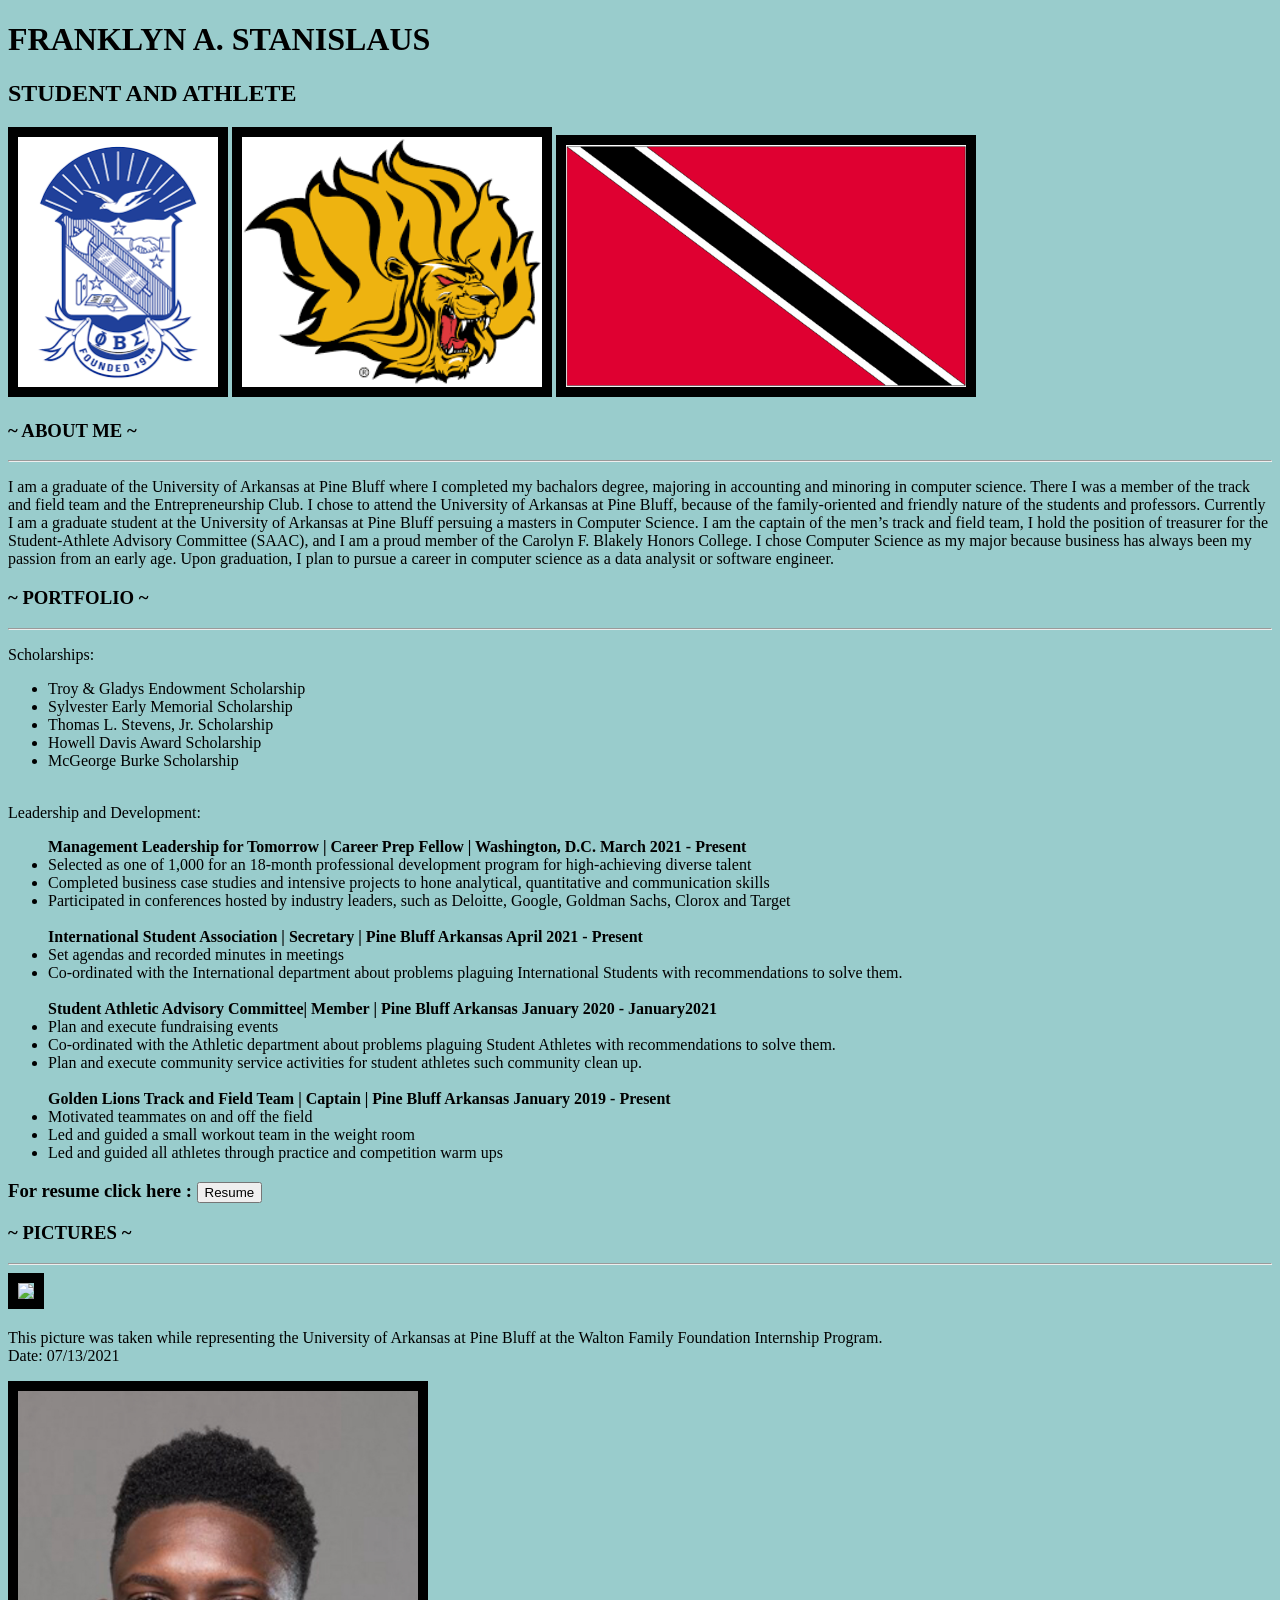
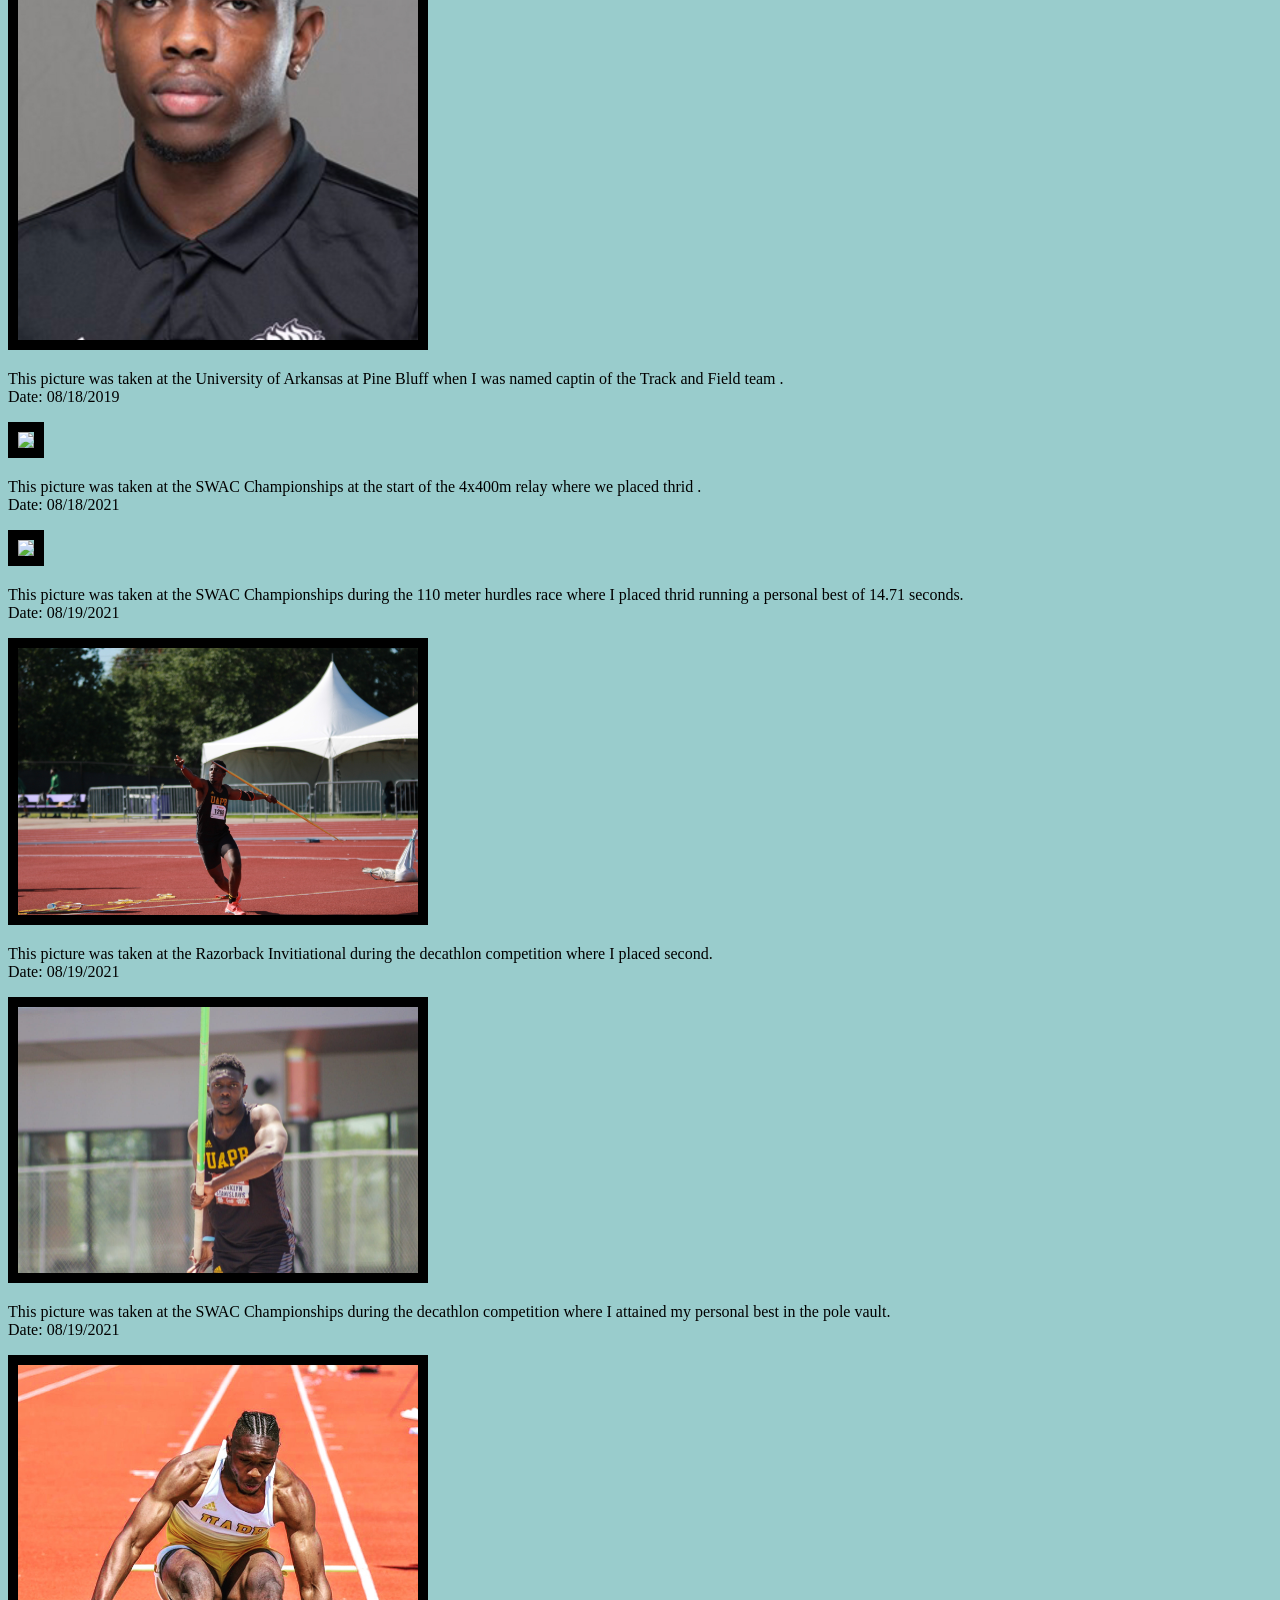
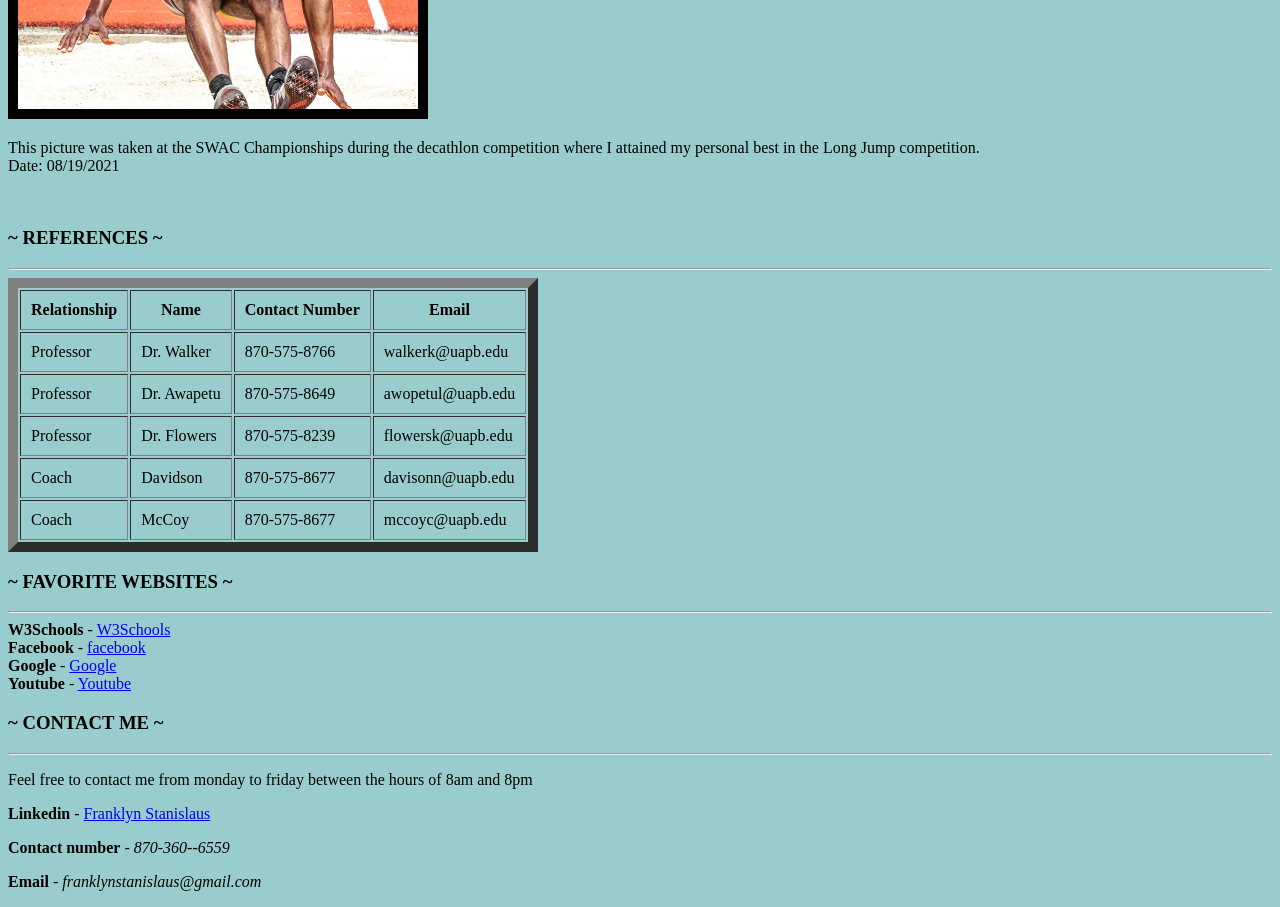
==== index.html @ 5c519b79 "Add files via upload" ====
<!DOCTYPE html>
<html>
    <head>
       <meta charset="utf-8">
       <meta name="viewport" content="width, initial-scale=1">
        <title>
            FRANKLYN A. STANISLAUS
        </title>
      <link rel="stylesheet"href"style.css">
    </head>
    
    <body bgcolor="#99CCCC">




        <h1>FRANKLYN A. STANISLAUS</h1>
        <h2>STUDENT AND ATHLETE</h2>
<img src="sigma.png"width="200" hight="100" border="10">
<img src="goldenlion.png"width="300" hight="300" border="10">
<img src="tt.gif"width="400" hight="400" border="10">
        
        <h3>~ ABOUT ME ~</h3>
<hr>
<p> I am a graduate of the University of Arkansas at Pine Bluff where I completed my bachalors degree, majoring in accounting and minoring in computer science. There I was a member of the track and field team and the Entrepreneurship Club. I chose to attend the University of Arkansas at Pine Bluff, because of the family-oriented and friendly nature of the students and professors. Currently I am a graduate student at the University of Arkansas at Pine Bluff persuing a masters in Computer Science. I am the captain of the men’s track and field team, I hold the position of treasurer for the Student-Athlete Advisory Committee (SAAC), and I am a proud member of the Carolyn F. Blakely Honors College. I chose Computer Science as my major because business has always been my passion from an early age. Upon graduation, I plan to pursue a career in computer science as a data analysit or software engineer.  

</p>
         <h3>~ PORTFOLIO ~</h3>
<hr>
<p>Scholarships:
<ul> 
<li>Troy & Gladys Endowment Scholarship</li>
<li>Sylvester Early Memorial Scholarship</li>
<li>Thomas L. Stevens, Jr. Scholarship</li>
<li>Howell Davis Award Scholarship</li>
<li>McGeorge Burke Scholarship</li>
<br>
</ul>
Leadership and Development:
<br>
 <ul>
<b>Management Leadership for Tomorrow | Career Prep Fellow | Washington, D.C. March 2021 - Present </b> 
<li>Selected as one of 1,000 for an 18-month professional development program for high-achieving diverse talent </li>
<li>Completed business case studies and intensive projects to hone analytical, quantitative and communication skills</li> 
<li>Participated in conferences hosted by industry leaders, such as Deloitte, Google, Goldman Sachs, Clorox and Target </li>
<br>
<b>International Student Association | Secretary | Pine Bluff Arkansas April 2021 - Present </b>

<li>Set agendas and recorded minutes in meetings </li>
<li> Co-ordinated with the International department about problems plaguing International Students with recommendations to solve them. </li>
<br>
<b>Student Athletic Advisory Committee| Member | Pine Bluff Arkansas January 2020 - January2021 </b> 
<li>Plan and execute fundraising events </li>
<li>Co-ordinated with the Athletic department about problems plaguing Student Athletes with recommendations to solve them. </li> 
<li>Plan and execute community service activities for student athletes such community clean up.</li> 
<br>
<b>Golden Lions Track and Field Team | Captain | Pine Bluff Arkansas January 2019 - Present </b>
<li>Motivated teammates on and off the field </li>
<li>Led and guided a small workout team in the weight room</li>
<li> Led and guided all athletes through practice and competition warm ups</li>
</p>
</ul>
<h3> For resume click here : <button onclick="location.href='RESUME 2022(02).pdf';"> Resume </button></h3>

         <h3>~ PICTURES ~</h3>
<hr>
<img src="IMG-1234.JPG" width="400" hight="400" border="10">
<br>
<p>This picture was taken while representing the University of Arkansas at Pine Bluff at the Walton Family Foundation Internship Program.<br>
Date: 07/13/2021</p>
<img src="IMG-3240.jpg" width="400" hight="400" border="10">
<br>
<p>This picture was taken at the University of Arkansas at Pine Bluff when I was named captin of the Track and Field team .<br>
Date: 08/18/2019</p>
<img src="IMG-3315.JPG" width="400" hight="400" border="10">
<br>
<p>This picture was taken at the SWAC Championships at the start of the 4x400m relay where we placed thrid .<br>
Date: 08/18/2021</p>
<img src="IMG-3325.JPG" width="400" hight="400" border="10">
<br>
<p>This picture was taken at the SWAC Championships during the 110 meter hurdles race where I placed thrid running a personal best of 14.71 seconds.<br>
Date: 08/19/2021</p>
<img src="IMG-3284.JPG" width="400" hight="400" border="10">
<br><p>This picture was taken at the Razorback Invitiational during the decathlon competition where I placed second. <br>
Date: 08/19/2021</p>

<img src="98dab545-dad4-4cdd-8544-6105a4c34ebf.JPG"width="400" hight="400" border="10">
<br>
<p>This picture was taken at the SWAC Championships during the decathlon competition where I attained my personal best in the pole vault. <br>
Date: 08/19/2021</p>
<img src="59CB41D0-6503-4143-911C-22407CD36845.JPG"width="400" hight="400" border="10">
<p>This picture was taken at the SWAC Championships during the decathlon competition where I attained my personal best in the Long Jump competition.  <br>
Date: 08/19/2021</p>
<br>
        
<h3>~ REFERENCES ~ </h3>
<hr>


<table border="10" cellpadding = "10">
  <tr>
    <th> Relationship</th>
    <th> Name</th>
    <th> Contact Number</th>
    <th> Email </th>
  </tr>
  <tr>
    <td>Professor</td>
    <td>Dr. Walker</td>
    <td>870-575-8766</td>
    <td>walkerk@uapb.edu</td>
  </tr>
  <tr>
    <td>Professor</td>
    <td>Dr. Awapetu </td>
    <td>870-575-8649</td>
    <td>awopetul@uapb.edu</td>
  </tr>
  <tr>
    <td>Professor</td>
    <td>Dr. Flowers </td>
    <td>870-575-8239</td>
    <td>flowersk@uapb.edu</td>
  </tr>
  <tr>
    <td>Coach</td>
    <td>Davidson</td>
    <td>870-575-8677</td>
    <td>davisonn@uapb.edu</td>
  </tr>
 <tr>
    <td>Coach</td>
    <td>McCoy</td>
    <td>870-575-8677</td>
    <td>mccoyc@uapb.edu</td>
  </tr>

</table>

<h3>~ FAVORITE WEBSITES ~ </h3>
<hr>

<b>W3Schools</b> - <a href="https://www.w3schools.com/" target="_blank">W3Schools</a>
<br>
<b>Facebook</b> - <a href="https://www.facebook.com/" target="_blank">facebook</a>
<br>
<b>Google</b> - <a href="https://www.google.com/" target="_blank">Google</a>
<br>
<b>Youtube</b> - <a href="https://www.youtube.com/" target="_blank">Youtube</a>
<br>






<h3>~ CONTACT ME ~ </h3>
<hr>
<p> Feel free to contact me from monday to friday between the hours of 8am and 8pm </p>
<p><b>Linkedin</b> - <a href="https://www.linkedin.com/in/franklyn-stanislaus-0446bb1b0/" target="_blank">Franklyn Stanislaus</a></p>
<p><b>Contact number</b> - <i>870-360--6559 </i></p>
<p><b>Email</b> - <i>franklynstanislaus@gmail.com </i></p>


       

    </body>
    
</html>
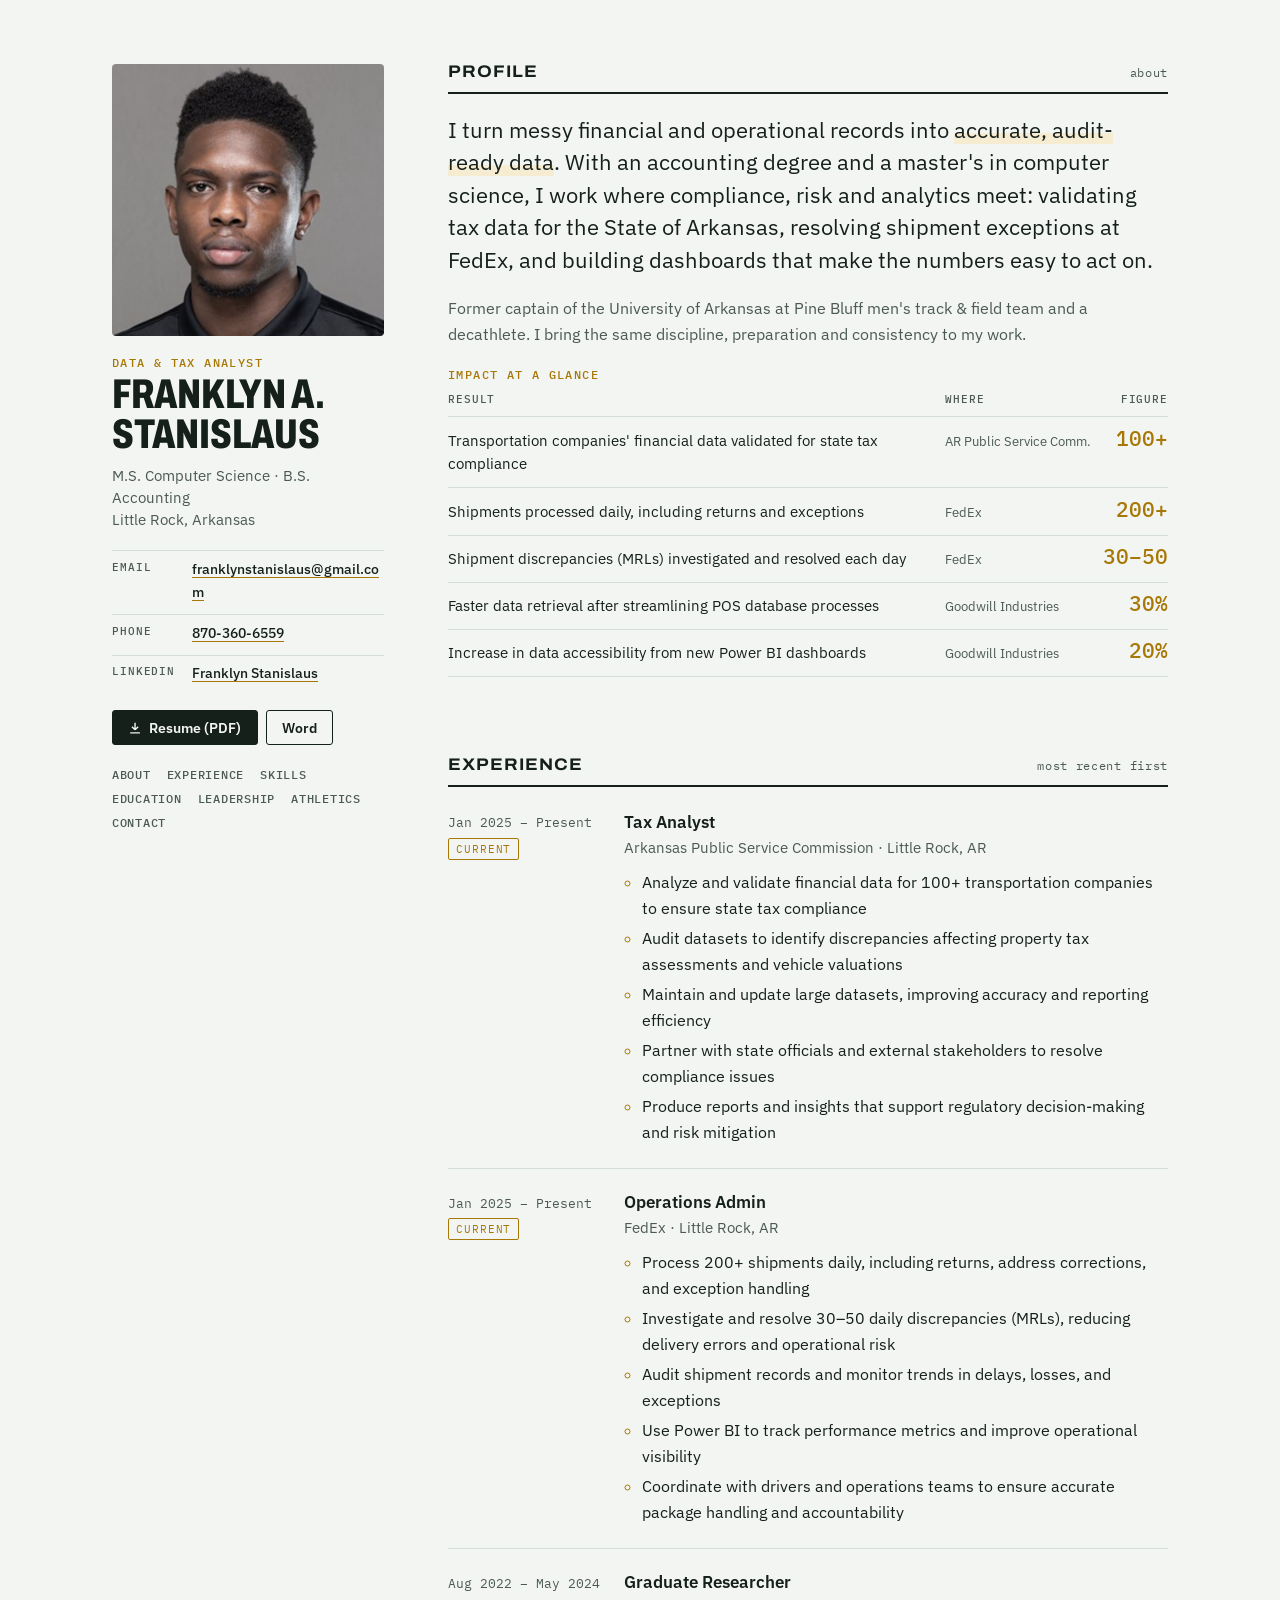
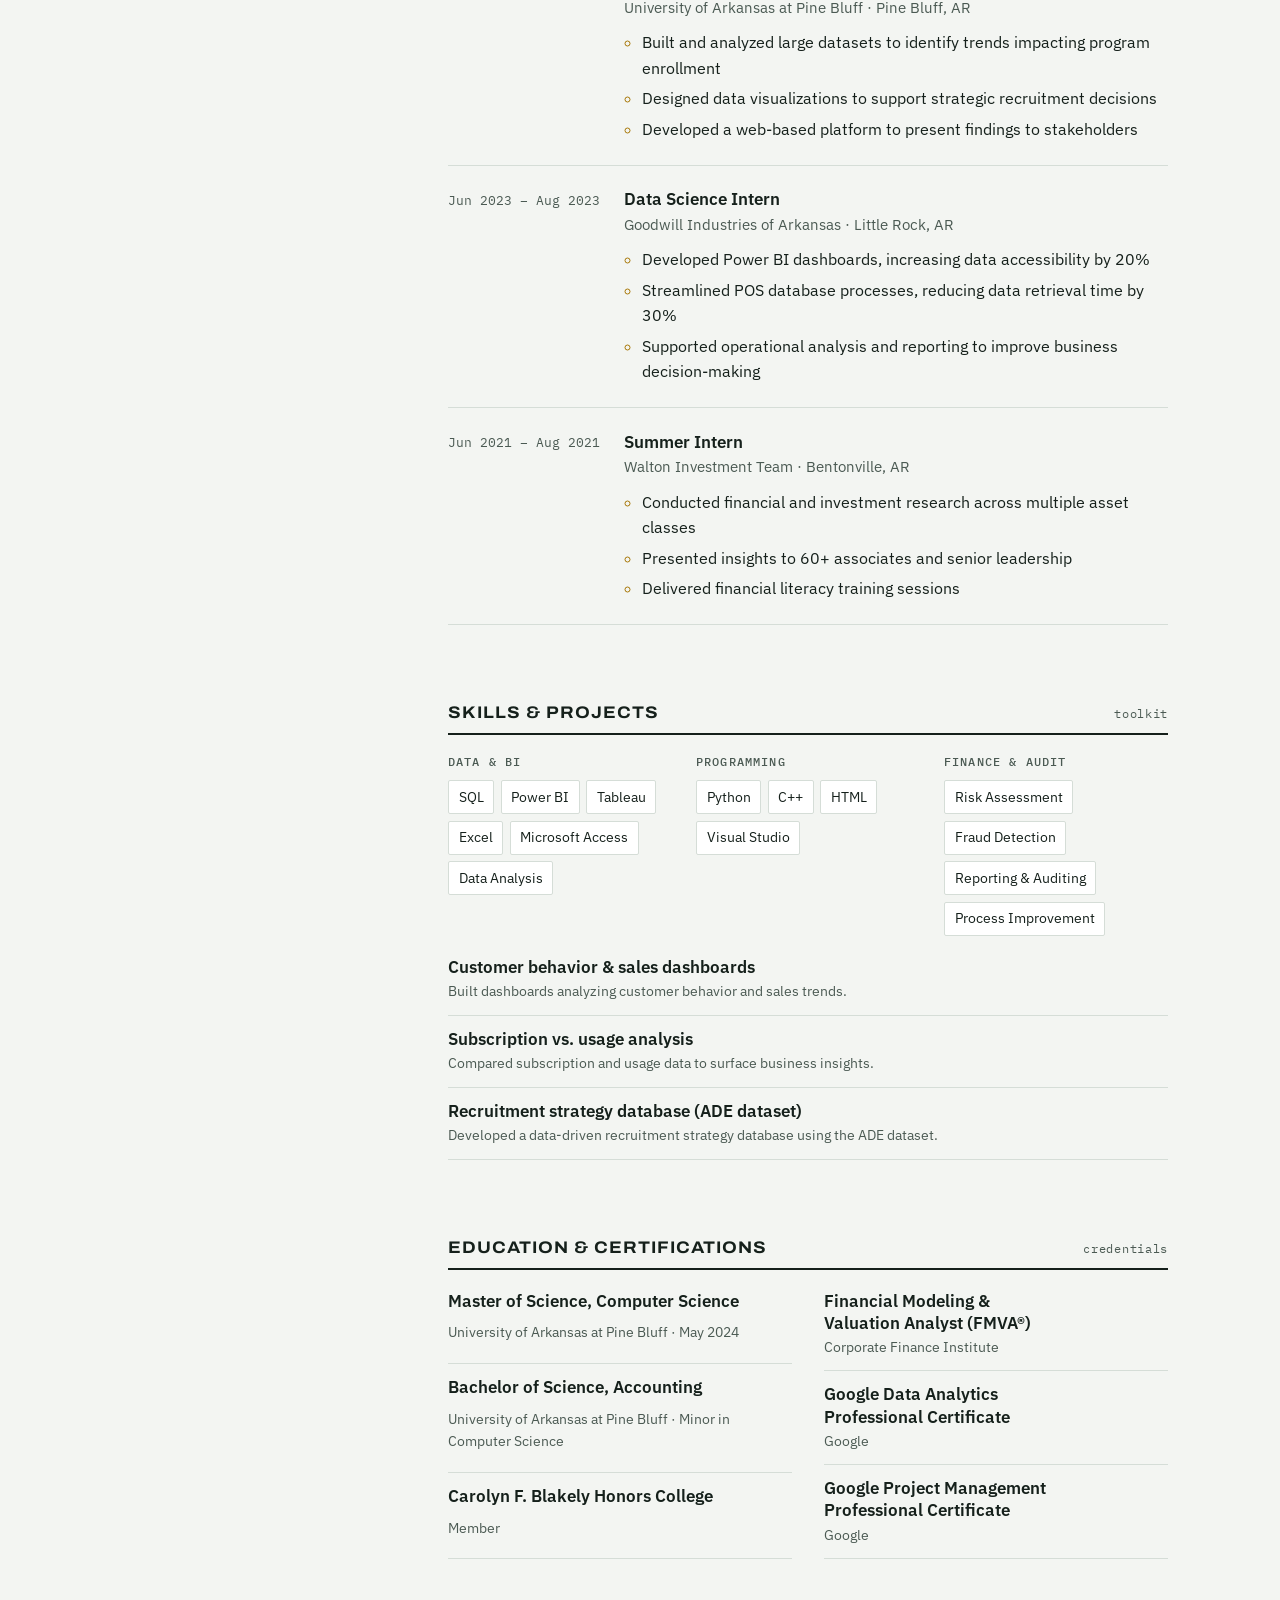
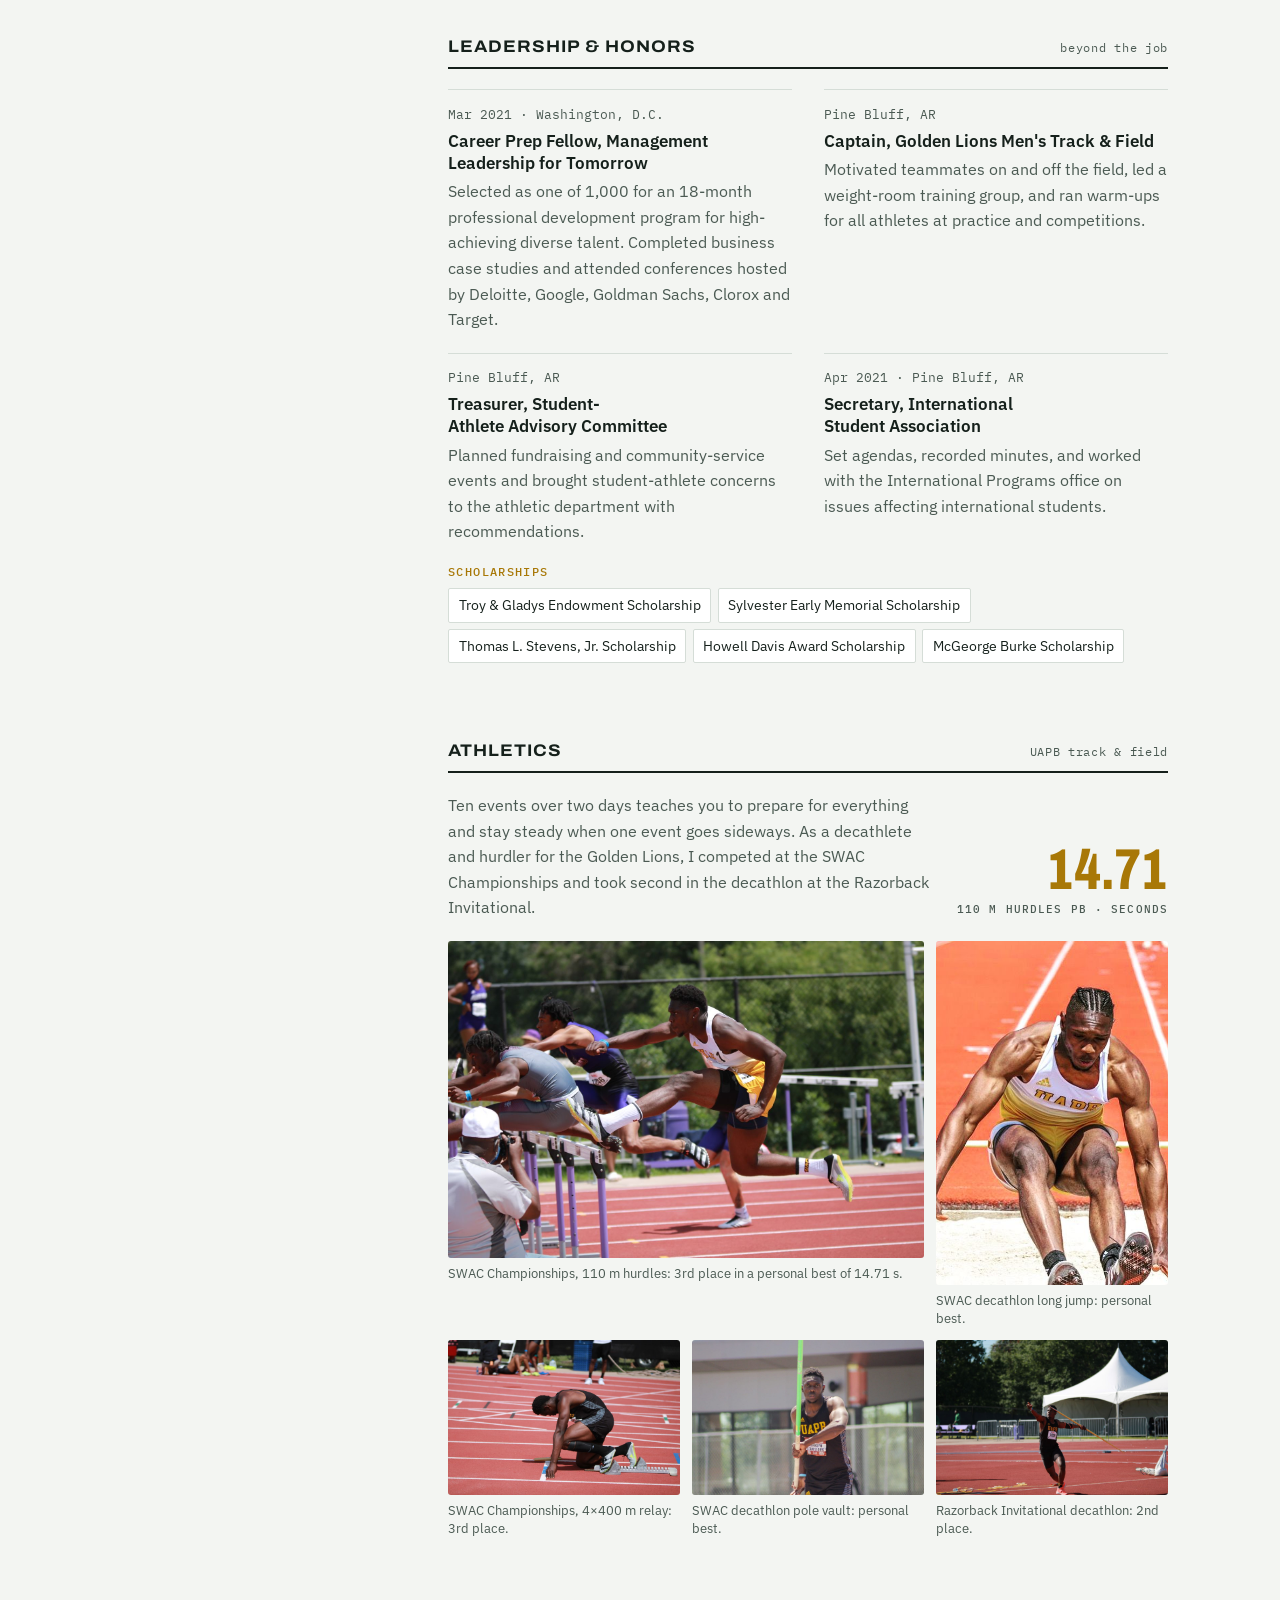
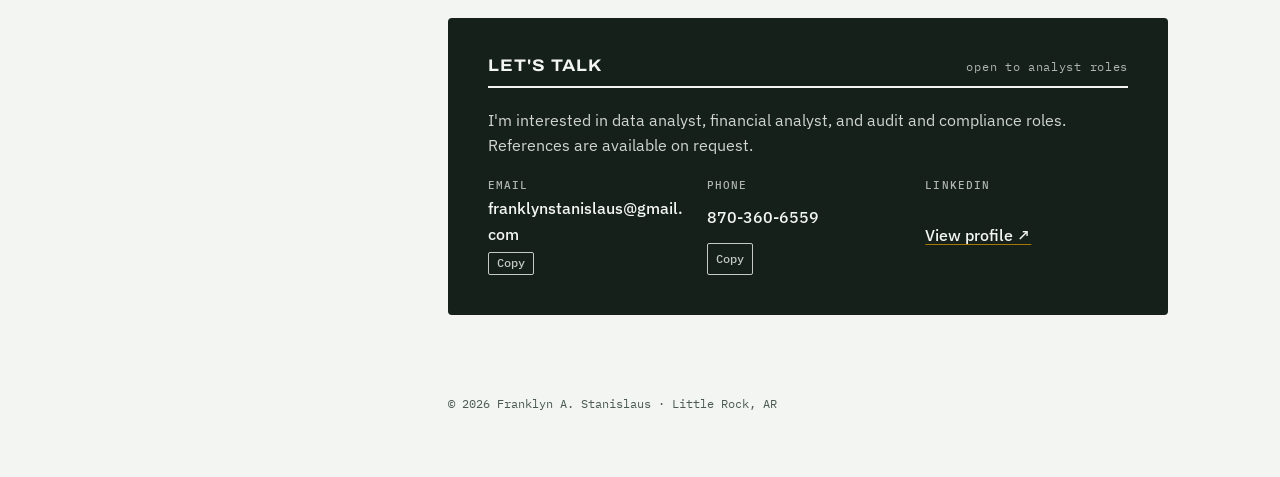
==== commit aeb3106d: "Rebuild personal website as a professional resume portfolio Replace the old student page with a resp" ====
--- a/index.html
+++ b/index.html
@@ -1,170 +1,420 @@
 <!DOCTYPE html>
-<html>
-    <head>
-       <meta charset="utf-8">
-       <meta name="viewport" content="width, initial-scale=1">
-        <title>
-            FRANKLYN A. STANISLAUS
-        </title>
-      <link rel="stylesheet"href"style.css">
-    </head>
-    
-    <body bgcolor="#99CCCC">
-
-
-
-
-        <h1>FRANKLYN A. STANISLAUS</h1>
-        <h2>STUDENT AND ATHLETE</h2>
-<img src="sigma.png"width="200" hight="100" border="10">
-<img src="goldenlion.png"width="300" hight="300" border="10">
-<img src="tt.gif"width="400" hight="400" border="10">
-        
-        <h3>~ ABOUT ME ~</h3>
-<hr>
-<p> I am a graduate of the University of Arkansas at Pine Bluff where I completed my bachalors degree, majoring in accounting and minoring in computer science. There I was a member of the track and field team and the Entrepreneurship Club. I chose to attend the University of Arkansas at Pine Bluff, because of the family-oriented and friendly nature of the students and professors. Currently I am a graduate student at the University of Arkansas at Pine Bluff persuing a masters in Computer Science. I am the captain of the men’s track and field team, I hold the position of treasurer for the Student-Athlete Advisory Committee (SAAC), and I am a proud member of the Carolyn F. Blakely Honors College. I chose Computer Science as my major because business has always been my passion from an early age. Upon graduation, I plan to pursue a career in computer science as a data analysit or software engineer.  
-
-</p>
-         <h3>~ PORTFOLIO ~</h3>
-<hr>
-<p>Scholarships:
-<ul> 
-<li>Troy & Gladys Endowment Scholarship</li>
-<li>Sylvester Early Memorial Scholarship</li>
-<li>Thomas L. Stevens, Jr. Scholarship</li>
-<li>Howell Davis Award Scholarship</li>
-<li>McGeorge Burke Scholarship</li>
-<br>
-</ul>
-Leadership and Development:
-<br>
- <ul>
-<b>Management Leadership for Tomorrow | Career Prep Fellow | Washington, D.C. March 2021 - Present </b> 
-<li>Selected as one of 1,000 for an 18-month professional development program for high-achieving diverse talent </li>
-<li>Completed business case studies and intensive projects to hone analytical, quantitative and communication skills</li> 
-<li>Participated in conferences hosted by industry leaders, such as Deloitte, Google, Goldman Sachs, Clorox and Target </li>
-<br>
-<b>International Student Association | Secretary | Pine Bluff Arkansas April 2021 - Present </b>
-
-<li>Set agendas and recorded minutes in meetings </li>
-<li> Co-ordinated with the International department about problems plaguing International Students with recommendations to solve them. </li>
-<br>
-<b>Student Athletic Advisory Committee| Member | Pine Bluff Arkansas January 2020 - January2021 </b> 
-<li>Plan and execute fundraising events </li>
-<li>Co-ordinated with the Athletic department about problems plaguing Student Athletes with recommendations to solve them. </li> 
-<li>Plan and execute community service activities for student athletes such community clean up.</li> 
-<br>
-<b>Golden Lions Track and Field Team | Captain | Pine Bluff Arkansas January 2019 - Present </b>
-<li>Motivated teammates on and off the field </li>
-<li>Led and guided a small workout team in the weight room</li>
-<li> Led and guided all athletes through practice and competition warm ups</li>
-</p>
-</ul>
-<h3> For resume click here : <button onclick="location.href='RESUME 2022(02).pdf';"> Resume </button></h3>
-
-         <h3>~ PICTURES ~</h3>
-<hr>
-<img src="IMG-1234.JPG" width="400" hight="400" border="10">
-<br>
-<p>This picture was taken while representing the University of Arkansas at Pine Bluff at the Walton Family Foundation Internship Program.<br>
-Date: 07/13/2021</p>
-<img src="IMG-3240.jpg" width="400" hight="400" border="10">
-<br>
-<p>This picture was taken at the University of Arkansas at Pine Bluff when I was named captin of the Track and Field team .<br>
-Date: 08/18/2019</p>
-<img src="IMG-3315.JPG" width="400" hight="400" border="10">
-<br>
-<p>This picture was taken at the SWAC Championships at the start of the 4x400m relay where we placed thrid .<br>
-Date: 08/18/2021</p>
-<img src="IMG-3325.JPG" width="400" hight="400" border="10">
-<br>
-<p>This picture was taken at the SWAC Championships during the 110 meter hurdles race where I placed thrid running a personal best of 14.71 seconds.<br>
-Date: 08/19/2021</p>
-<img src="IMG-3284.JPG" width="400" hight="400" border="10">
-<br><p>This picture was taken at the Razorback Invitiational during the decathlon competition where I placed second. <br>
-Date: 08/19/2021</p>
-
-<img src="98dab545-dad4-4cdd-8544-6105a4c34ebf.JPG"width="400" hight="400" border="10">
-<br>
-<p>This picture was taken at the SWAC Championships during the decathlon competition where I attained my personal best in the pole vault. <br>
-Date: 08/19/2021</p>
-<img src="59CB41D0-6503-4143-911C-22407CD36845.JPG"width="400" hight="400" border="10">
-<p>This picture was taken at the SWAC Championships during the decathlon competition where I attained my personal best in the Long Jump competition.  <br>
-Date: 08/19/2021</p>
-<br>
-        
-<h3>~ REFERENCES ~ </h3>
-<hr>
-
-
-<table border="10" cellpadding = "10">
-  <tr>
-    <th> Relationship</th>
-    <th> Name</th>
-    <th> Contact Number</th>
-    <th> Email </th>
-  </tr>
-  <tr>
-    <td>Professor</td>
-    <td>Dr. Walker</td>
-    <td>870-575-8766</td>
-    <td>walkerk@uapb.edu</td>
-  </tr>
-  <tr>
-    <td>Professor</td>
-    <td>Dr. Awapetu </td>
-    <td>870-575-8649</td>
-    <td>awopetul@uapb.edu</td>
-  </tr>
-  <tr>
-    <td>Professor</td>
-    <td>Dr. Flowers </td>
-    <td>870-575-8239</td>
-    <td>flowersk@uapb.edu</td>
-  </tr>
-  <tr>
-    <td>Coach</td>
-    <td>Davidson</td>
-    <td>870-575-8677</td>
-    <td>davisonn@uapb.edu</td>
-  </tr>
- <tr>
-    <td>Coach</td>
-    <td>McCoy</td>
-    <td>870-575-8677</td>
-    <td>mccoyc@uapb.edu</td>
-  </tr>
-
-</table>
-
-<h3>~ FAVORITE WEBSITES ~ </h3>
-<hr>
-
-<b>W3Schools</b> - <a href="https://www.w3schools.com/" target="_blank">W3Schools</a>
-<br>
-<b>Facebook</b> - <a href="https://www.facebook.com/" target="_blank">facebook</a>
-<br>
-<b>Google</b> - <a href="https://www.google.com/" target="_blank">Google</a>
-<br>
-<b>Youtube</b> - <a href="https://www.youtube.com/" target="_blank">Youtube</a>
-<br>
-
-
-
-
-
-
-<h3>~ CONTACT ME ~ </h3>
-<hr>
-<p> Feel free to contact me from monday to friday between the hours of 8am and 8pm </p>
-<p><b>Linkedin</b> - <a href="https://www.linkedin.com/in/franklyn-stanislaus-0446bb1b0/" target="_blank">Franklyn Stanislaus</a></p>
-<p><b>Contact number</b> - <i>870-360--6559 </i></p>
-<p><b>Email</b> - <i>franklynstanislaus@gmail.com </i></p>
-
-
-       
-
-    </body>
-    
+<html lang="en">
+<head>
+<meta charset="utf-8">
+<meta name="viewport" content="width=device-width, initial-scale=1, viewport-fit=cover">
+<title>Franklyn A. Stanislaus</title>
+<meta name="description" content="Franklyn A. Stanislaus — data and tax analyst in Little Rock, AR. M.S. Computer Science, B.S. Accounting. Resume, experience, certifications and leadership.">
+<link rel="preconnect" href="https://fonts.googleapis.com">
+<link rel="preconnect" href="https://fonts.gstatic.com" crossorigin>
+<link rel="stylesheet" href="https://fonts.googleapis.com/css2?family=Archivo:wdth,wght@62..125,500;62..125,700;62..125,800&family=IBM+Plex+Sans:ital,wght@0,400;0,500;0,600;1,400&family=IBM+Plex+Mono:wght@400;500&display=swap">
+<style>
+/* Layout: sticky identity column on the left (photo, contact, resume download), a ledger-ruled resume on the right; stacks to one column on phones. */
+:root {
+  --paper: #f3f5f2;      /* ledger-paper ground with a faint green bias */
+  --sheet: #ffffff;
+  --ink: #15201b;
+  --ink-soft: #4b5a53;
+  --rule: #d5ddd7;
+  --gold: #a87807;       /* UAPB Golden Lion gold, darkened for text contrast */
+  --gold-wash: #f6ecd2;
+  --display: "Archivo", "Arial Narrow", system-ui, sans-serif;
+  --body: "IBM Plex Sans", system-ui, -apple-system, "Segoe UI", sans-serif;
+  --mono: "IBM Plex Mono", ui-monospace, "SFMono-Regular", Menlo, monospace;
+  color-scheme: light;
+}
+@media (prefers-color-scheme: dark) {
+  :root:not([data-theme="light"]) {
+    --paper: #0f1512; --sheet: #161e1a; --ink: #e7ece8; --ink-soft: #a3b0a9;
+    --rule: #2a3530; --gold: #e2b44a; --gold-wash: #2d2614; color-scheme: dark;
+  }
+}
+:root[data-theme="dark"] {
+  --paper: #0f1512; --sheet: #161e1a; --ink: #e7ece8; --ink-soft: #a3b0a9;
+  --rule: #2a3530; --gold: #e2b44a; --gold-wash: #2d2614; color-scheme: dark;
+}
+
+* { box-sizing: border-box; }
+html { -webkit-text-size-adjust: 100%; scroll-behavior: smooth; }
+@media (prefers-reduced-motion: reduce) { html { scroll-behavior: auto; } }
+body {
+  margin: 0; background: var(--paper); color: var(--ink);
+  font: 400 1rem/1.6 var(--body);
+}
+img { max-width: 100%; height: auto; display: block; }
+a { color: inherit; text-decoration-color: var(--gold); text-underline-offset: 3px; }
+a:hover { color: var(--gold); }
+:focus-visible { outline: 2px solid var(--gold); outline-offset: 3px; border-radius: 2px; }
+
+.page {
+  max-width: 72rem; margin: 0 auto;
+  padding-inline: clamp(16px, 4vw, 48px); padding-block: clamp(24px, 5vw, 64px);
+  display: grid; grid-template-columns: 17rem minmax(0, 1fr); gap: clamp(32px, 5vw, 72px);
+  align-items: start;
+}
+@media (max-width: 860px) { .page { grid-template-columns: minmax(0, 1fr); } }
+
+/* Identity column */
+.id { position: sticky; top: calc(env(safe-area-inset-top, 0px) + 32px); display: grid; gap: 1.25rem; }
+@media (max-width: 860px) {
+  .id { position: static; grid-template-columns: 8rem minmax(0, 1fr); align-items: center; gap: 1rem 1.25rem; }
+  .id .contact, .id .actions, .id nav { grid-column: 1 / -1; }
+}
+.portrait { aspect-ratio: 1 / 1; object-position: 50% 20%; width: 100%; object-fit: cover; border-radius: 4px; filter: grayscale(0.15) contrast(1.03); }
+.eyebrow {
+  font: 500 0.72rem/1.2 var(--mono); letter-spacing: 0.12em; text-transform: uppercase; color: var(--gold); margin: 0;
+}
+h1 {
+  font: 800 clamp(2.1rem, 5vw, 2.6rem)/0.95 var(--display); font-stretch: 72%;
+  text-transform: uppercase; letter-spacing: -0.005em; margin: 0.35rem 0 0; text-wrap: balance;
+}
+.role { margin: 0.6rem 0 0; color: var(--ink-soft); font-size: 0.95rem; line-height: 1.45; }
+.contact { list-style: none; margin: 0; padding: 0; display: grid; gap: 0.35rem; font-size: 0.9rem; }
+.contact li { display: grid; grid-template-columns: 4.5rem minmax(0, 1fr); gap: 0.5rem; padding-block: 0.35rem; border-top: 1px solid var(--rule); }
+.contact span { font: 500 0.7rem/1.9 var(--mono); text-transform: uppercase; letter-spacing: 0.08em; color: var(--ink-soft); }
+.contact a, .contact b { font-weight: 500; overflow-wrap: anywhere; }
+.actions { display: flex; flex-wrap: wrap; gap: 0.5rem; }
+.btn {
+  display: inline-flex; align-items: center; gap: 0.45rem; padding: 0.6rem 0.95rem; border-radius: 3px;
+  font: 600 0.88rem/1 var(--body); text-decoration: none; border: 1px solid var(--ink); cursor: pointer;
+}
+.btn.primary { background: var(--ink); color: var(--paper); }
+.btn.primary:hover { background: var(--gold); border-color: var(--gold); color: var(--paper); }
+.btn.ghost { background: transparent; color: var(--ink); }
+.btn.ghost:hover { border-color: var(--gold); color: var(--gold); }
+.btn svg { width: 1em; height: 1em; }
+nav { display: flex; flex-wrap: wrap; gap: 0.25rem 1rem; font: 500 0.78rem/1.6 var(--mono); text-transform: uppercase; letter-spacing: 0.06em; }
+nav a { text-decoration: none; color: var(--ink-soft); }
+nav a:hover { color: var(--gold); }
+
+/* Main column */
+main { display: grid; gap: clamp(48px, 7vw, 80px); min-width: 0; }
+section { display: grid; gap: 1.25rem; min-width: 0; scroll-margin-top: 24px; }
+h2 {
+  font: 700 1.05rem/1 var(--display); font-stretch: 110%; text-transform: uppercase; letter-spacing: 0.06em;
+  margin: 0; padding-bottom: 0.7rem; border-bottom: 2px solid var(--ink); display: flex; justify-content: space-between; align-items: baseline; gap: 1rem;
+}
+h2 small { font: 400 0.72rem/1 var(--mono); letter-spacing: 0.06em; color: var(--ink-soft); text-transform: none; }
+h3 { font: 600 1.06rem/1.3 var(--body); margin: 0; text-wrap: balance; }
+p { margin: 0; max-width: 65ch; }
+.lede { font-size: clamp(1.15rem, 2.2vw, 1.4rem); line-height: 1.45; font-weight: 400; max-width: 34em; text-wrap: pretty; }
+.lede em { font-style: normal; background: linear-gradient(transparent 62%, var(--gold-wash) 62%); }
+.muted { color: var(--ink-soft); }
+
+/* Impact ledger */
+.ledger-wrap { overflow-x: auto; }
+table.ledger { width: 100%; border-collapse: collapse; font-size: 0.93rem; }
+.ledger th { font: 500 0.7rem/1.2 var(--mono); text-transform: uppercase; letter-spacing: 0.08em; color: var(--ink-soft); text-align: left; padding: 0 0.75rem 0.6rem 0; border-bottom: 1px solid var(--rule); }
+.ledger th.num, .ledger td.num { text-align: right; padding-right: 0; }
+.ledger td { padding: 0.7rem 0.75rem 0.7rem 0; border-bottom: 1px solid var(--rule); vertical-align: baseline; }
+.ledger td.num { font: 500 1.3rem/1 var(--mono); font-variant-numeric: tabular-nums; color: var(--gold); white-space: nowrap; }
+.ledger td.src { color: var(--ink-soft); font-size: 0.82rem; white-space: nowrap; }
+@media (max-width: 560px) { .ledger td.src { white-space: normal; } }
+
+/* Experience timeline */
+.jobs { list-style: none; margin: 0; padding: 0; display: grid; }
+.job { display: grid; grid-template-columns: 9.5rem minmax(0, 1fr); gap: 0.4rem 1.5rem; padding-block: 1.4rem; border-bottom: 1px solid var(--rule); }
+.job:first-child { padding-top: 0.25rem; }
+.when { font: 400 0.8rem/1.5 var(--mono); color: var(--ink-soft); font-variant-numeric: tabular-nums; padding-top: 0.15rem; }
+.when .now { display: inline-block; margin-top: 0.35rem; padding: 0.1rem 0.45rem; border: 1px solid var(--gold); color: var(--gold); border-radius: 2px; font-size: 0.68rem; letter-spacing: 0.08em; text-transform: uppercase; }
+.org { color: var(--ink-soft); font-size: 0.92rem; margin-top: 0.15rem; }
+.job ul { margin: 0.7rem 0 0; padding-left: 1.1rem; display: grid; gap: 0.3rem; max-width: 65ch; }
+.job li::marker { color: var(--gold); }
+@media (max-width: 560px) { .job { grid-template-columns: minmax(0, 1fr); } }
+
+/* Skills */
+.skills { display: grid; grid-template-columns: repeat(3, minmax(0, 1fr)); gap: 1.5rem; }
+@media (max-width: 700px) { .skills { grid-template-columns: minmax(0, 1fr); } }
+.skills h3 { font: 500 0.72rem/1.2 var(--mono); text-transform: uppercase; letter-spacing: 0.1em; color: var(--ink-soft); margin-bottom: 0.7rem; }
+.tags { display: flex; flex-wrap: wrap; gap: 0.4rem; list-style: none; padding: 0; margin: 0; }
+.tags li { padding: 0.3rem 0.6rem; border: 1px solid var(--rule); border-radius: 2px; font-size: 0.88rem; background: var(--sheet); }
+
+/* Two-up blocks */
+.split { display: grid; grid-template-columns: repeat(2, minmax(0, 1fr)); gap: 2rem; }
+@media (max-width: 700px) { .split { grid-template-columns: minmax(0, 1fr); } }
+.list { list-style: none; margin: 0; padding: 0; display: grid; }
+.list li { padding-block: 0.75rem; border-bottom: 1px solid var(--rule); display: grid; gap: 0.15rem; }
+.list li:first-child { padding-top: 0; }
+.list .sub { color: var(--ink-soft); font-size: 0.88rem; }
+
+.lead-grid { display: grid; grid-template-columns: repeat(2, minmax(0, 1fr)); gap: 1.25rem 2rem; }
+@media (max-width: 700px) { .lead-grid { grid-template-columns: minmax(0, 1fr); } }
+.lead-grid article { display: grid; gap: 0.35rem; align-content: start; padding-top: 0.9rem; border-top: 1px solid var(--rule); }
+.lead-grid .when { padding: 0; }
+
+/* Athletics */
+.track-intro { display: grid; grid-template-columns: minmax(0, 1fr) auto; gap: 1.5rem; align-items: end; }
+@media (max-width: 560px) { .track-intro { grid-template-columns: minmax(0, 1fr); } }
+.pb { text-align: right; }
+@media (max-width: 560px) { .pb { text-align: left; } }
+.pb b { display: block; font: 800 clamp(2.6rem, 7vw, 3.6rem)/0.9 var(--display); font-stretch: 70%; color: var(--gold); font-variant-numeric: tabular-nums; }
+.pb span { font: 500 0.7rem/1.4 var(--mono); text-transform: uppercase; letter-spacing: 0.1em; color: var(--ink-soft); }
+.gallery { display: grid; grid-template-columns: repeat(6, minmax(0, 1fr)); gap: 0.75rem; }
+.gallery figure { margin: 0; display: grid; gap: 0.45rem; align-content: start; }
+.gallery figure:nth-child(1) { grid-column: span 4; }
+.gallery figure:nth-child(2) { grid-column: span 2; }
+.gallery figure:nth-child(n+3) { grid-column: span 2; }
+.gallery img { width: 100%; aspect-ratio: 3 / 2; object-fit: cover; border-radius: 3px; background: var(--rule); }
+.gallery figure:nth-child(1) img { aspect-ratio: 3 / 2; }
+.gallery figure:nth-child(2) img { aspect-ratio: 3 / 4.45; }
+figcaption { font-size: 0.8rem; line-height: 1.4; color: var(--ink-soft); }
+@media (max-width: 700px) {
+  .gallery { grid-template-columns: repeat(2, minmax(0, 1fr)); }
+  .gallery figure:nth-child(n) { grid-column: span 1; }
+  .gallery figure:nth-child(1) { grid-column: 1 / -1; }
+  .gallery figure:nth-child(2) img { aspect-ratio: 3 / 2; }
+}
+
+/* Contact */
+.contact-card { background: var(--ink); color: var(--paper); border-radius: 4px; padding: clamp(1.5rem, 4vw, 2.5rem); display: grid; gap: 1.25rem; }
+.contact-card h2 { border-color: var(--paper); color: var(--paper); }
+.contact-card h2 small { color: inherit; opacity: 0.7; }
+.contact-card p { color: inherit; opacity: 0.85; }
+.contact-rows { display: grid; grid-template-columns: repeat(3, minmax(0, 1fr)); gap: 1rem; }
+@media (max-width: 700px) { .contact-rows { grid-template-columns: minmax(0, 1fr); } }
+.contact-rows div { display: grid; gap: 0.25rem; min-width: 0; }
+.contact-rows span { font: 500 0.7rem/1.2 var(--mono); text-transform: uppercase; letter-spacing: 0.1em; opacity: 0.7; }
+.contact-rows a, .contact-rows b { font-weight: 500; overflow-wrap: anywhere; color: inherit; }
+.copy { justify-self: start; background: none; border: 1px solid currentColor; color: inherit; font: 500 0.72rem/1 var(--mono); padding: 0.3rem 0.5rem; border-radius: 2px; cursor: pointer; opacity: 0.8; }
+.copy:hover { opacity: 1; }
+footer { font: 400 0.75rem/1.5 var(--mono); color: var(--ink-soft); }
+</style>
+</head>
+<body>
+<div class="page">
+
+  <aside class="id" aria-label="Profile">
+    <img class="portrait" src="assets/img/headshot.jpg" alt="Portrait of Franklyn Stanislaus" width="655" height="900">
+    <div>
+      <p class="eyebrow">Data &amp; Tax Analyst</p>
+      <h1>Franklyn A. Stanislaus</h1>
+      <p class="role">M.S. Computer Science · B.S. Accounting<br>Little Rock, Arkansas</p>
+    </div>
+    <ul class="contact">
+      <li><span>Email</span><a href="mailto:franklynstanislaus@gmail.com">franklynstanislaus@gmail.com</a></li>
+      <li><span>Phone</span><a href="tel:+18703606559">870-360-6559</a></li>
+      <li><span>LinkedIn</span><a href="https://www.linkedin.com/in/franklyn-stanislaus-0446bb1b0/" target="_blank" rel="noopener">Franklyn Stanislaus</a></li>
+    </ul>
+    <div class="actions">
+      <a class="btn primary" id="resume-pdf" href="assets/docs/Franklyn_Stanislaus_Resume.pdf" target="_blank" rel="noopener">
+        <svg viewBox="0 0 16 16" fill="none" stroke="currentColor" stroke-width="1.6" aria-hidden="true"><path d="M8 2v8m0 0L4.5 6.5M8 10l3.5-3.5M2.5 13.5h11"/></svg>
+        Resume (PDF)
+      </a>
+      <a class="btn ghost" id="resume-docx" href="assets/docs/Franklyn_Stanislaus_Resume.docx">Word</a>
+    </div>
+    <nav aria-label="Sections">
+      <a href="#about">About</a><a href="#experience">Experience</a><a href="#skills">Skills</a>
+      <a href="#education">Education</a><a href="#leadership">Leadership</a><a href="#athletics">Athletics</a><a href="#contact">Contact</a>
+    </nav>
+  </aside>
+
+  <main>
+    <section id="about" aria-labelledby="about-h">
+      <h2 id="about-h">Profile <small>about</small></h2>
+      <p class="lede">I turn messy financial and operational records into <em>accurate, audit-ready data</em>. With an accounting degree and a master's in computer science, I work where compliance, risk and analytics meet: validating tax data for the State of Arkansas, resolving shipment exceptions at FedEx, and building dashboards that make the numbers easy to act on.</p>
+      <p class="muted">Former captain of the University of Arkansas at Pine Bluff men's track &amp; field team and a decathlete. I bring the same discipline, preparation and consistency to my work.</p>
+
+      <div class="ledger-wrap">
+        <table class="ledger">
+          <caption class="eyebrow" style="text-align:left; padding-bottom:0.75rem">Impact at a glance</caption>
+          <thead><tr><th scope="col">Result</th><th scope="col">Where</th><th scope="col" class="num">Figure</th></tr></thead>
+          <tbody>
+            <tr><td>Transportation companies' financial data validated for state tax compliance</td><td class="src">AR Public Service Comm.</td><td class="num">100+</td></tr>
+            <tr><td>Shipments processed daily, including returns and exceptions</td><td class="src">FedEx</td><td class="num">200+</td></tr>
+            <tr><td>Shipment discrepancies (MRLs) investigated and resolved each day</td><td class="src">FedEx</td><td class="num">30–50</td></tr>
+            <tr><td>Faster data retrieval after streamlining POS database processes</td><td class="src">Goodwill Industries</td><td class="num">30%</td></tr>
+            <tr><td>Increase in data accessibility from new Power BI dashboards</td><td class="src">Goodwill Industries</td><td class="num">20%</td></tr>
+          </tbody>
+        </table>
+      </div>
+    </section>
+
+    <section id="experience" aria-labelledby="exp-h">
+      <h2 id="exp-h">Experience <small>most recent first</small></h2>
+      <ol class="jobs">
+        <li class="job">
+          <div class="when">Jan 2025 – Present<br><span class="now">Current</span></div>
+          <div>
+            <h3>Tax Analyst</h3>
+            <div class="org">Arkansas Public Service Commission · Little Rock, AR</div>
+            <ul>
+              <li>Analyze and validate financial data for 100+ transportation companies to ensure state tax compliance</li>
+              <li>Audit datasets to identify discrepancies affecting property tax assessments and vehicle valuations</li>
+              <li>Maintain and update large datasets, improving accuracy and reporting efficiency</li>
+              <li>Partner with state officials and external stakeholders to resolve compliance issues</li>
+              <li>Produce reports and insights that support regulatory decision-making and risk mitigation</li>
+            </ul>
+          </div>
+        </li>
+        <li class="job">
+          <div class="when">Jan 2025 – Present<br><span class="now">Current</span></div>
+          <div>
+            <h3>Operations Admin</h3>
+            <div class="org">FedEx · Little Rock, AR</div>
+            <ul>
+              <li>Process 200+ shipments daily, including returns, address corrections, and exception handling</li>
+              <li>Investigate and resolve 30–50 daily discrepancies (MRLs), reducing delivery errors and operational risk</li>
+              <li>Audit shipment records and monitor trends in delays, losses, and exceptions</li>
+              <li>Use Power BI to track performance metrics and improve operational visibility</li>
+              <li>Coordinate with drivers and operations teams to ensure accurate package handling and accountability</li>
+            </ul>
+          </div>
+        </li>
+        <li class="job">
+          <div class="when">Aug 2022 – May 2024</div>
+          <div>
+            <h3>Graduate Researcher</h3>
+            <div class="org">University of Arkansas at Pine Bluff · Pine Bluff, AR</div>
+            <ul>
+              <li>Built and analyzed large datasets to identify trends impacting program enrollment</li>
+              <li>Designed data visualizations to support strategic recruitment decisions</li>
+              <li>Developed a web-based platform to present findings to stakeholders</li>
+            </ul>
+          </div>
+        </li>
+        <li class="job">
+          <div class="when">Jun 2023 – Aug 2023</div>
+          <div>
+            <h3>Data Science Intern</h3>
+            <div class="org">Goodwill Industries of Arkansas · Little Rock, AR</div>
+            <ul>
+              <li>Developed Power BI dashboards, increasing data accessibility by 20%</li>
+              <li>Streamlined POS database processes, reducing data retrieval time by 30%</li>
+              <li>Supported operational analysis and reporting to improve business decision-making</li>
+            </ul>
+          </div>
+        </li>
+        <li class="job">
+          <div class="when">Jun 2021 – Aug 2021</div>
+          <div>
+            <h3>Summer Intern</h3>
+            <div class="org">Walton Investment Team · Bentonville, AR</div>
+            <ul>
+              <li>Conducted financial and investment research across multiple asset classes</li>
+              <li>Presented insights to 60+ associates and senior leadership</li>
+              <li>Delivered financial literacy training sessions</li>
+            </ul>
+          </div>
+        </li>
+      </ol>
+    </section>
+
+    <section id="skills" aria-labelledby="skills-h">
+      <h2 id="skills-h">Skills &amp; Projects <small>toolkit</small></h2>
+      <div class="skills">
+        <div>
+          <h3>Data &amp; BI</h3>
+          <ul class="tags"><li>SQL</li><li>Power BI</li><li>Tableau</li><li>Excel</li><li>Microsoft Access</li><li>Data Analysis</li></ul>
+        </div>
+        <div>
+          <h3>Programming</h3>
+          <ul class="tags"><li>Python</li><li>C++</li><li>HTML</li><li>Visual Studio</li></ul>
+        </div>
+        <div>
+          <h3>Finance &amp; Audit</h3>
+          <ul class="tags"><li>Risk Assessment</li><li>Fraud Detection</li><li>Reporting &amp; Auditing</li><li>Process Improvement</li></ul>
+        </div>
+      </div>
+      <ul class="list">
+        <li><h3>Customer behavior &amp; sales dashboards</h3><span class="sub">Built dashboards analyzing customer behavior and sales trends.</span></li>
+        <li><h3>Subscription vs. usage analysis</h3><span class="sub">Compared subscription and usage data to surface business insights.</span></li>
+        <li><h3>Recruitment strategy database (ADE dataset)</h3><span class="sub">Developed a data-driven recruitment strategy database using the ADE dataset.</span></li>
+      </ul>
+    </section>
+
+    <section id="education" aria-labelledby="edu-h">
+      <h2 id="edu-h">Education &amp; Certifications <small>credentials</small></h2>
+      <div class="split">
+        <ul class="list">
+          <li><h3>Master of Science, Computer Science</h3><span class="sub">University of Arkansas at Pine Bluff · May 2024</span></li>
+          <li><h3>Bachelor of Science, Accounting</h3><span class="sub">University of Arkansas at Pine Bluff · Minor in Computer Science</span></li>
+          <li><h3>Carolyn F. Blakely Honors College</h3><span class="sub">Member</span></li>
+        </ul>
+        <ul class="list">
+          <li><h3>Financial Modeling &amp; Valuation Analyst (FMVA®)</h3><span class="sub">Corporate Finance Institute</span></li>
+          <li><h3>Google Data Analytics Professional Certificate</h3><span class="sub">Google</span></li>
+          <li><h3>Google Project Management Professional Certificate</h3><span class="sub">Google</span></li>
+        </ul>
+      </div>
+    </section>
+
+    <section id="leadership" aria-labelledby="lead-h">
+      <h2 id="lead-h">Leadership &amp; Honors <small>beyond the job</small></h2>
+      <div class="lead-grid">
+        <article>
+          <div class="when">Mar 2021 · Washington, D.C.</div>
+          <h3>Career Prep Fellow, Management Leadership for Tomorrow</h3>
+          <p class="muted">Selected as one of 1,000 for an 18-month professional development program for high-achieving diverse talent. Completed business case studies and attended conferences hosted by Deloitte, Google, Goldman Sachs, Clorox and Target.</p>
+        </article>
+        <article>
+          <div class="when">Pine Bluff, AR</div>
+          <h3>Captain, Golden Lions Men's Track &amp; Field</h3>
+          <p class="muted">Motivated teammates on and off the field, led a weight-room training group, and ran warm-ups for all athletes at practice and competitions.</p>
+        </article>
+        <article>
+          <div class="when">Pine Bluff, AR</div>
+          <h3>Treasurer, Student-Athlete Advisory Committee</h3>
+          <p class="muted">Planned fundraising and community-service events and brought student-athlete concerns to the athletic department with recommendations.</p>
+        </article>
+        <article>
+          <div class="when">Apr 2021 · Pine Bluff, AR</div>
+          <h3>Secretary, International Student Association</h3>
+          <p class="muted">Set agendas, recorded minutes, and worked with the International Programs office on issues affecting international students.</p>
+        </article>
+      </div>
+      <div>
+        <p class="eyebrow" style="margin-bottom:0.6rem">Scholarships</p>
+        <ul class="tags">
+          <li>Troy &amp; Gladys Endowment Scholarship</li>
+          <li>Sylvester Early Memorial Scholarship</li>
+          <li>Thomas L. Stevens, Jr. Scholarship</li>
+          <li>Howell Davis Award Scholarship</li>
+          <li>McGeorge Burke Scholarship</li>
+        </ul>
+      </div>
+    </section>
+
+    <section id="athletics" aria-labelledby="ath-h">
+      <h2 id="ath-h">Athletics <small>UAPB track &amp; field</small></h2>
+      <div class="track-intro">
+        <p class="muted">Ten events over two days teaches you to prepare for everything and stay steady when one event goes sideways. As a decathlete and hurdler for the Golden Lions, I competed at the SWAC Championships and took second in the decathlon at the Razorback Invitational.</p>
+        <div class="pb"><b>14.71</b><span>110 m hurdles PB · seconds</span></div>
+      </div>
+      <div class="gallery">
+        <figure><img src="assets/img/hurdles.jpg" alt="Franklyn clearing a hurdle during the 110 meter hurdles" loading="lazy" width="1400" height="933"><figcaption>SWAC Championships, 110 m hurdles: 3rd place in a personal best of 14.71 s.</figcaption></figure>
+        <figure><img src="assets/img/long-jump.jpg" alt="Franklyn landing in the long jump sand pit" loading="lazy" width="746" height="640"><figcaption>SWAC decathlon long jump: personal best.</figcaption></figure>
+        <figure><img src="assets/img/relay-start.jpg" alt="Franklyn in the starting blocks before the 4x400 relay" loading="lazy" width="1400" height="933"><figcaption>SWAC Championships, 4×400 m relay: 3rd place.</figcaption></figure>
+        <figure><img src="assets/img/pole-vault.jpg" alt="Franklyn preparing for a pole vault attempt" loading="lazy" width="1400" height="933"><figcaption>SWAC decathlon pole vault: personal best.</figcaption></figure>
+        <figure><img src="assets/img/decathlon-javelin.jpg" alt="Franklyn throwing the javelin" loading="lazy" width="1400" height="933"><figcaption>Razorback Invitational decathlon: 2nd place.</figcaption></figure>
+      </div>
+    </section>
+
+    <section id="contact" class="contact-card" aria-labelledby="contact-h">
+      <h2 id="contact-h">Let's talk <small>open to analyst roles</small></h2>
+      <p>I'm interested in data analyst, financial analyst, and audit and compliance roles. References are available on request.</p>
+      <div class="contact-rows">
+        <div><span>Email</span><b>franklynstanislaus@gmail.com</b><button class="copy" type="button" data-copy="franklynstanislaus@gmail.com">Copy</button></div>
+        <div><span>Phone</span><b>870-360-6559</b><button class="copy" type="button" data-copy="870-360-6559">Copy</button></div>
+        <div><span>LinkedIn</span><a href="https://www.linkedin.com/in/franklyn-stanislaus-0446bb1b0/" target="_blank" rel="noopener">View profile ↗</a></div>
+      </div>
+    </section>
+
+    <footer>© <span id="yr">2026</span> Franklyn A. Stanislaus · Little Rock, AR</footer>
+  </main>
+</div>
+<script>
+document.getElementById('yr').textContent = new Date().getFullYear();
+document.querySelectorAll('.copy').forEach(function (b) {
+  b.addEventListener('click', function () {
+    var t = b.getAttribute('data-copy');
+    var done = function () { b.textContent = 'Copied'; setTimeout(function () { b.textContent = 'Copy'; }, 1600); };
+    var fallback = function () {
+      var r = document.createRange(); r.selectNodeContents(b.previousElementSibling);
+      var s = window.getSelection(); s.removeAllRanges(); s.addRange(r); b.textContent = 'Selected';
+    };
+    try { navigator.clipboard.writeText(t).then(done, fallback); } catch (e) { fallback(); }
+  });
+});
+</script>
+</body>
 </html>
-    
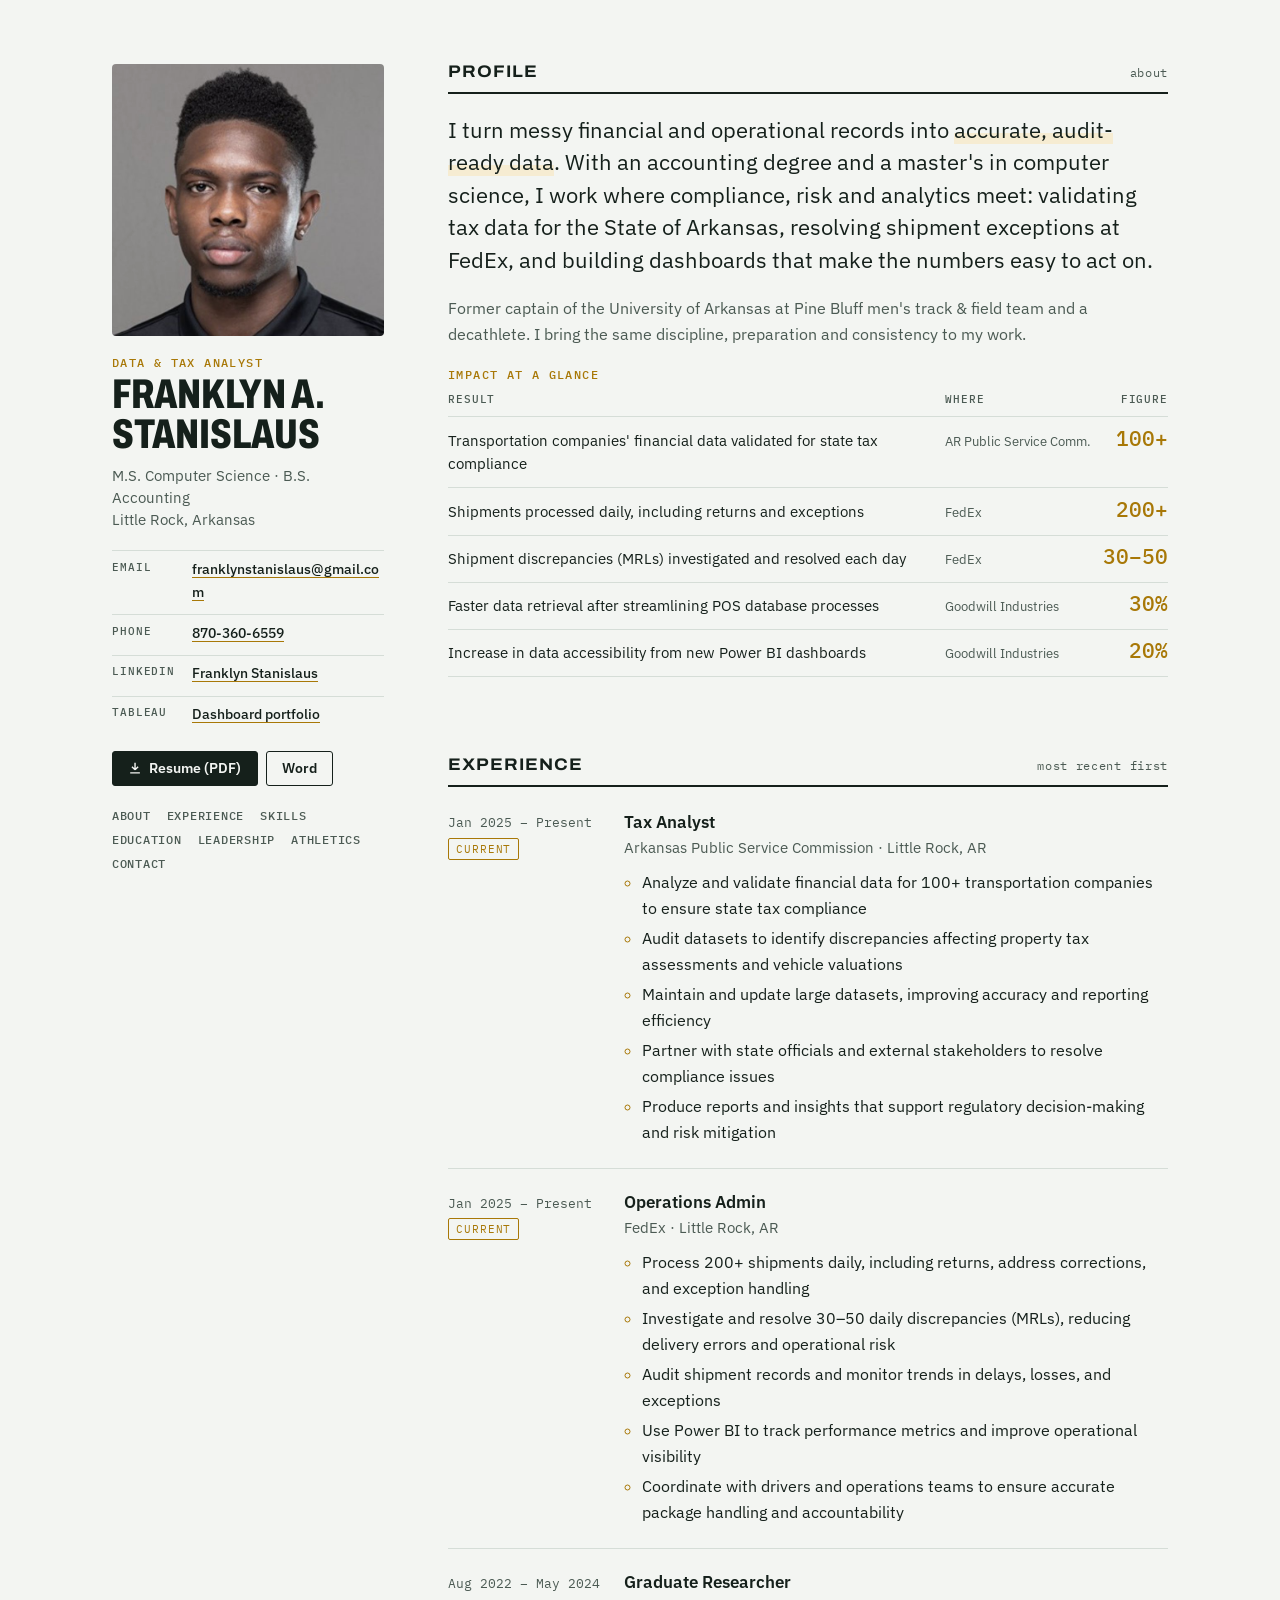
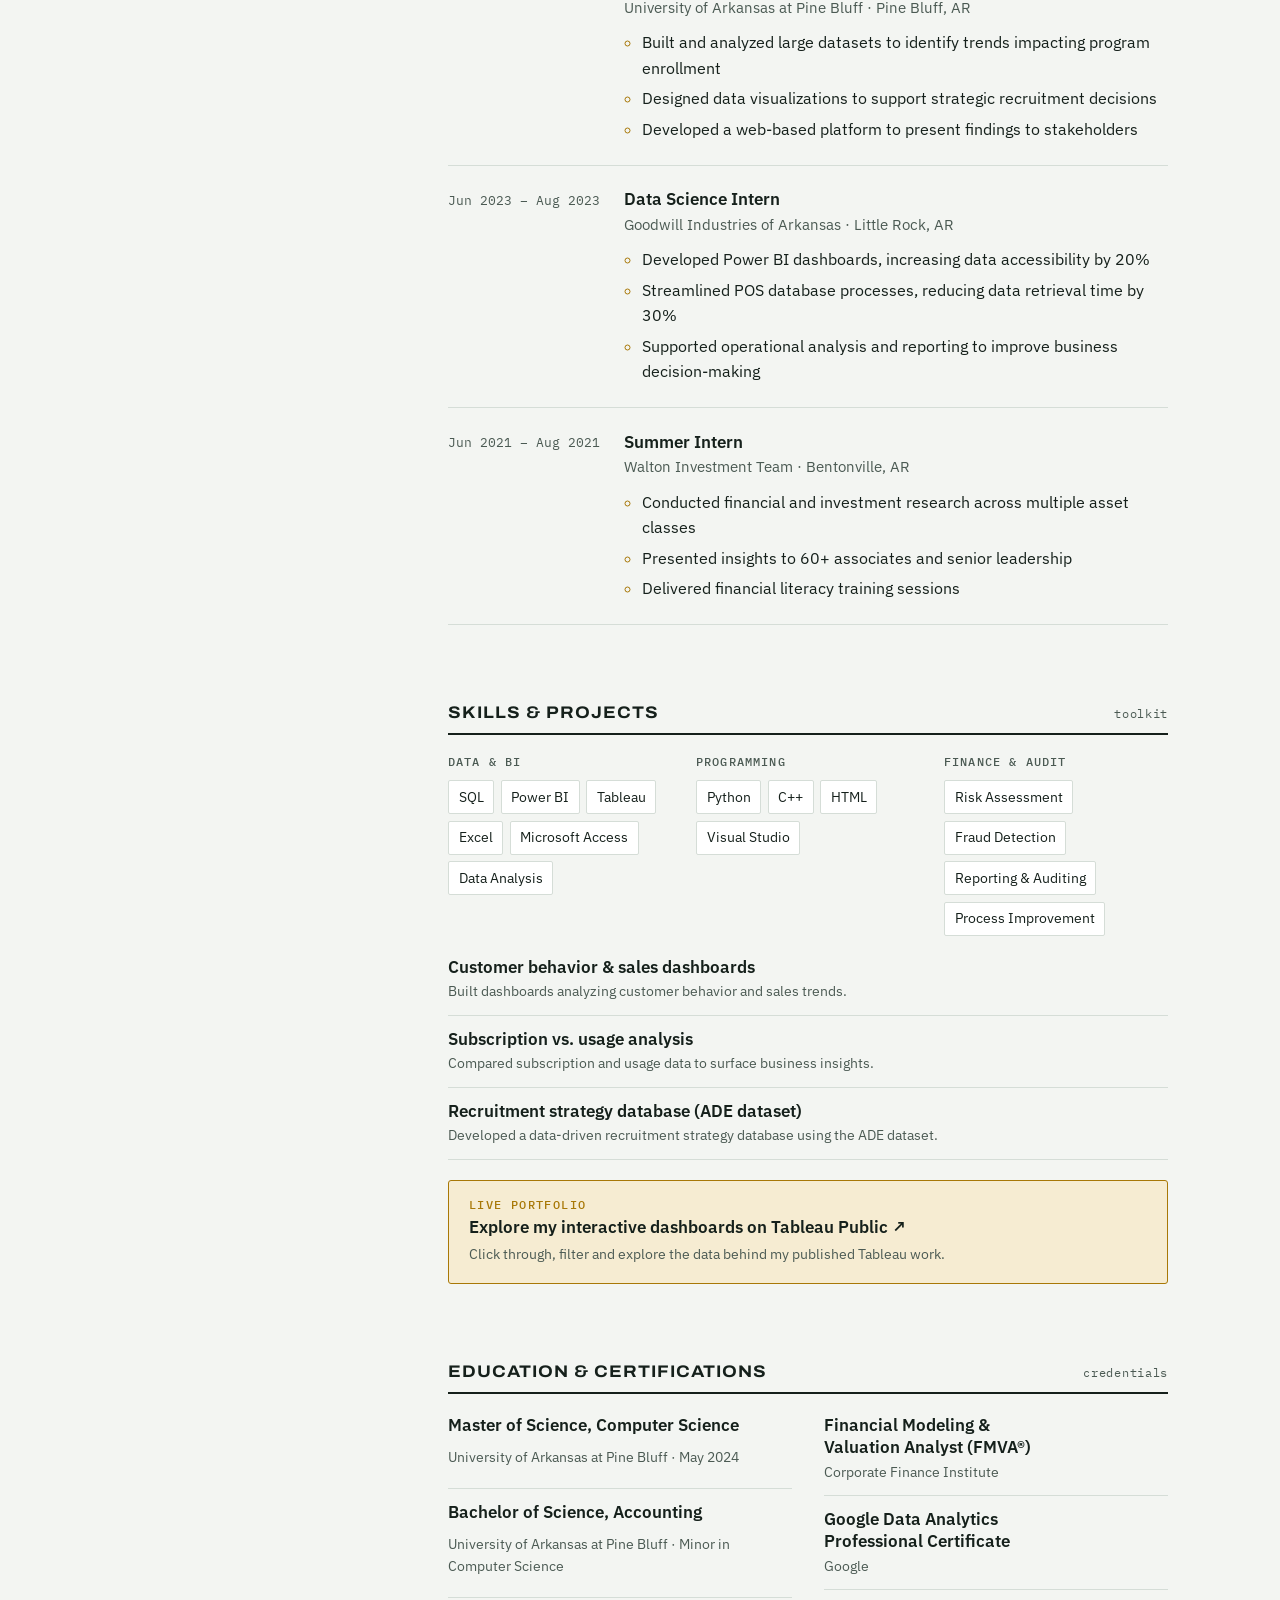
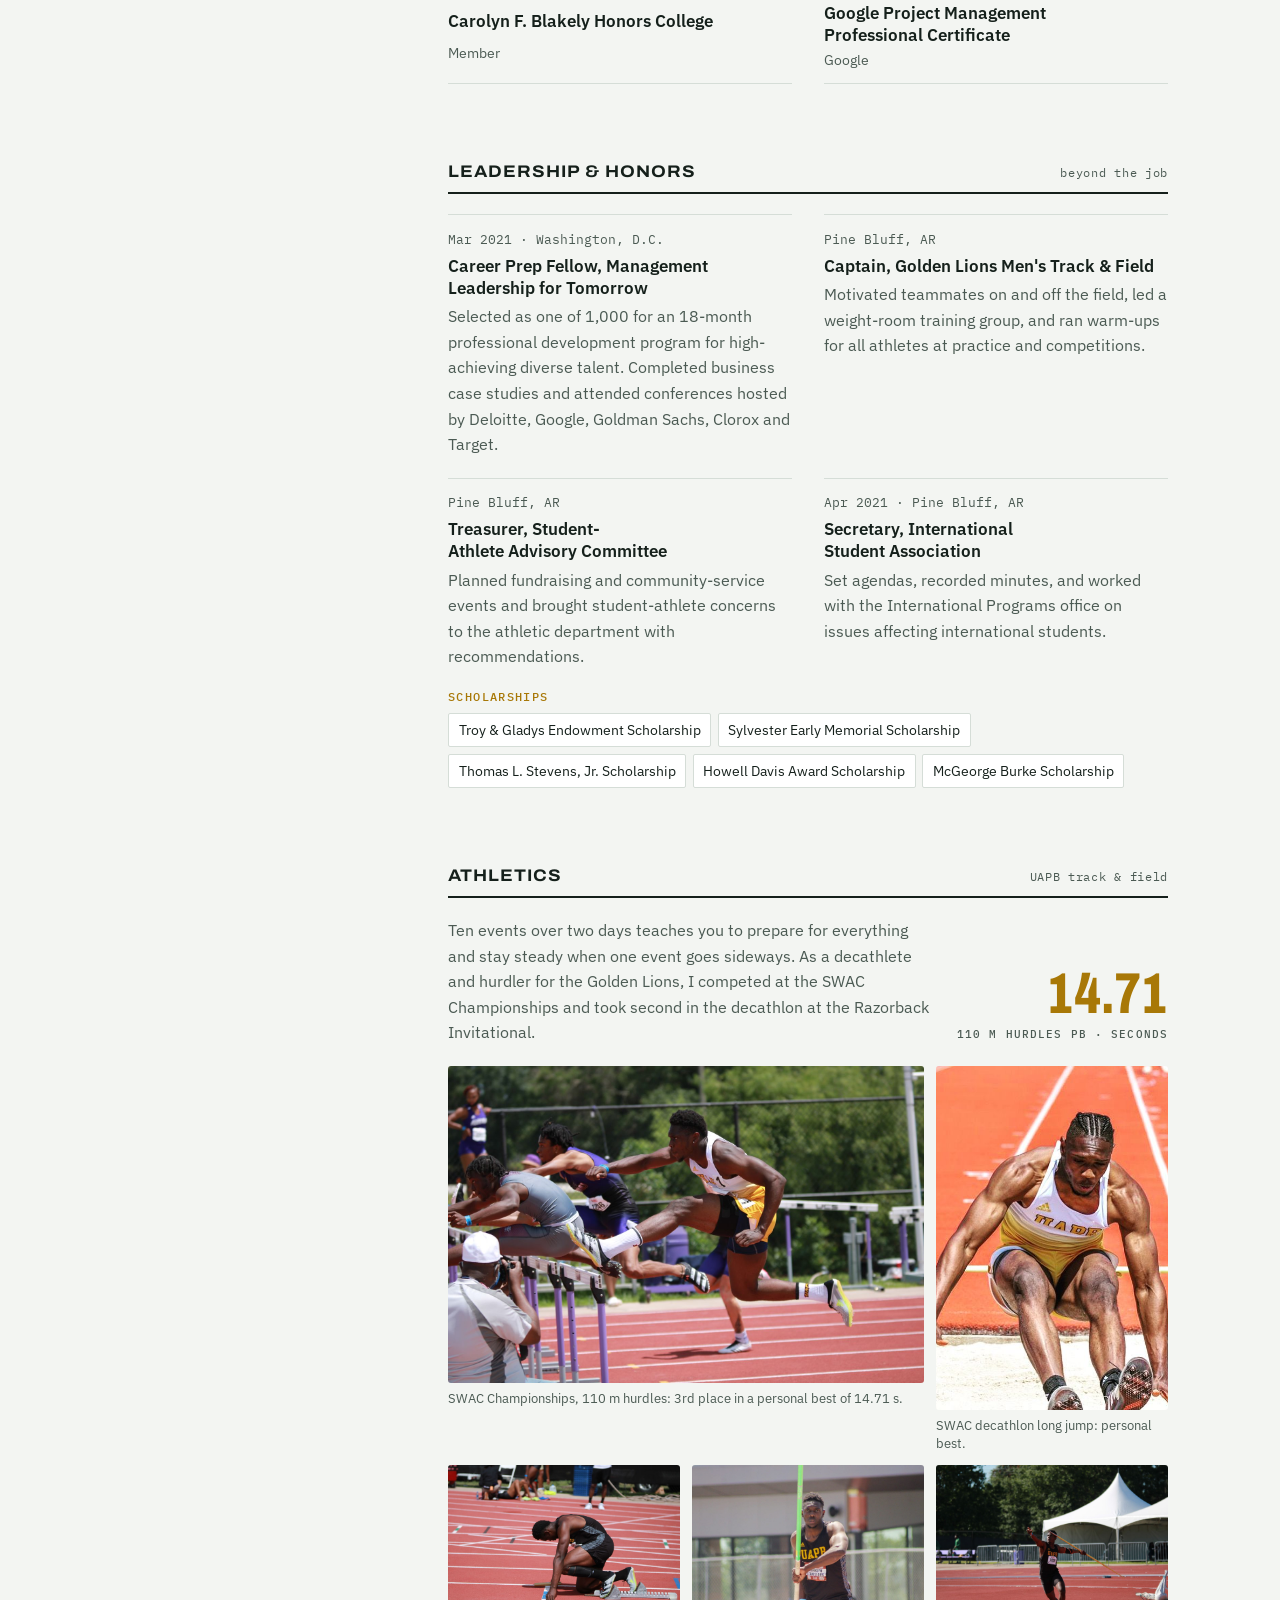
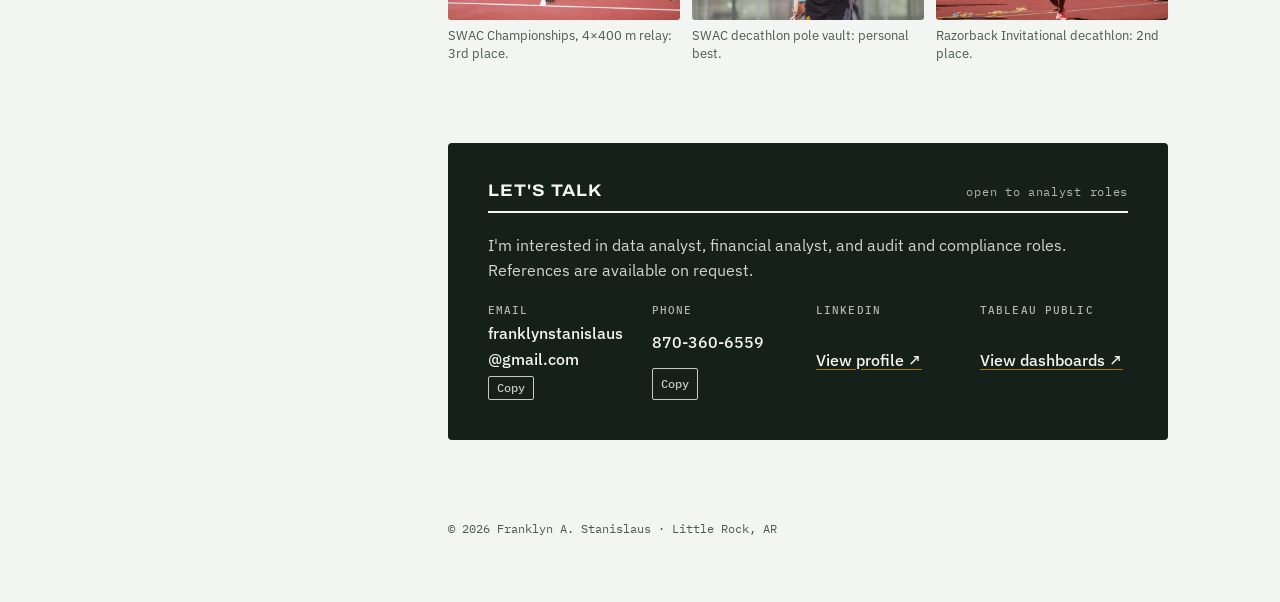
==== commit e51d45c4: "Add Tableau Public dashboard portfolio links Co-Authored-By: Claude Opus 5.5 <noreply@anthropic.com>" ====
--- a/index.html
+++ b/index.html
@@ -170,7 +170,12 @@
 .contact-card h2 { border-color: var(--paper); color: var(--paper); }
 .contact-card h2 small { color: inherit; opacity: 0.7; }
 .contact-card p { color: inherit; opacity: 0.85; }
-.contact-rows { display: grid; grid-template-columns: repeat(3, minmax(0, 1fr)); gap: 1rem; }
+.contact-rows { display: grid; grid-template-columns: repeat(4, minmax(0, 1fr)); gap: 1rem; }
+@media (max-width: 1000px) { .contact-rows { grid-template-columns: repeat(2, minmax(0, 1fr)); } }
+.viz-link { display: grid; gap: 0.3rem; padding: 1.1rem 1.25rem; border: 1px solid var(--gold); border-radius: 3px; background: var(--gold-wash); text-decoration: none; }
+.viz-link strong { font: 600 1.05rem/1.3 var(--body); }
+.viz-link .sub { color: var(--ink-soft); font-size: 0.88rem; }
+.viz-link:hover strong { color: var(--gold); }
 @media (max-width: 700px) { .contact-rows { grid-template-columns: minmax(0, 1fr); } }
 .contact-rows div { display: grid; gap: 0.25rem; min-width: 0; }
 .contact-rows span { font: 500 0.7rem/1.2 var(--mono); text-transform: uppercase; letter-spacing: 0.1em; opacity: 0.7; }
@@ -194,6 +199,7 @@
       <li><span>Email</span><a href="mailto:franklynstanislaus@gmail.com">franklynstanislaus@gmail.com</a></li>
       <li><span>Phone</span><a href="tel:+18703606559">870-360-6559</a></li>
       <li><span>LinkedIn</span><a href="https://www.linkedin.com/in/franklyn-stanislaus-0446bb1b0/" target="_blank" rel="noopener">Franklyn Stanislaus</a></li>
+      <li><span>Tableau</span><a href="https://public.tableau.com/app/profile/franklyn.stanislaus/vizzes" target="_blank" rel="noopener">Dashboard portfolio</a></li>
     </ul>
     <div class="actions">
       <a class="btn primary" id="resume-pdf" href="assets/docs/Franklyn_Stanislaus_Resume.pdf" target="_blank" rel="noopener">
@@ -320,6 +326,11 @@
         <li><h3>Subscription vs. usage analysis</h3><span class="sub">Compared subscription and usage data to surface business insights.</span></li>
         <li><h3>Recruitment strategy database (ADE dataset)</h3><span class="sub">Developed a data-driven recruitment strategy database using the ADE dataset.</span></li>
       </ul>
+      <a class="viz-link" href="https://public.tableau.com/app/profile/franklyn.stanislaus/vizzes" target="_blank" rel="noopener">
+        <span class="eyebrow">Live portfolio</span>
+        <strong>Explore my interactive dashboards on Tableau Public ↗</strong>
+        <span class="sub">Click through, filter and explore the data behind my published Tableau work.</span>
+      </a>
     </section>
 
     <section id="education" aria-labelledby="edu-h">
@@ -396,6 +407,7 @@
         <div><span>Email</span><b>franklynstanislaus@gmail.com</b><button class="copy" type="button" data-copy="franklynstanislaus@gmail.com">Copy</button></div>
         <div><span>Phone</span><b>870-360-6559</b><button class="copy" type="button" data-copy="870-360-6559">Copy</button></div>
         <div><span>LinkedIn</span><a href="https://www.linkedin.com/in/franklyn-stanislaus-0446bb1b0/" target="_blank" rel="noopener">View profile ↗</a></div>
+        <div><span>Tableau Public</span><a href="https://public.tableau.com/app/profile/franklyn.stanislaus/vizzes" target="_blank" rel="noopener">View dashboards ↗</a></div>
       </div>
     </section>
 
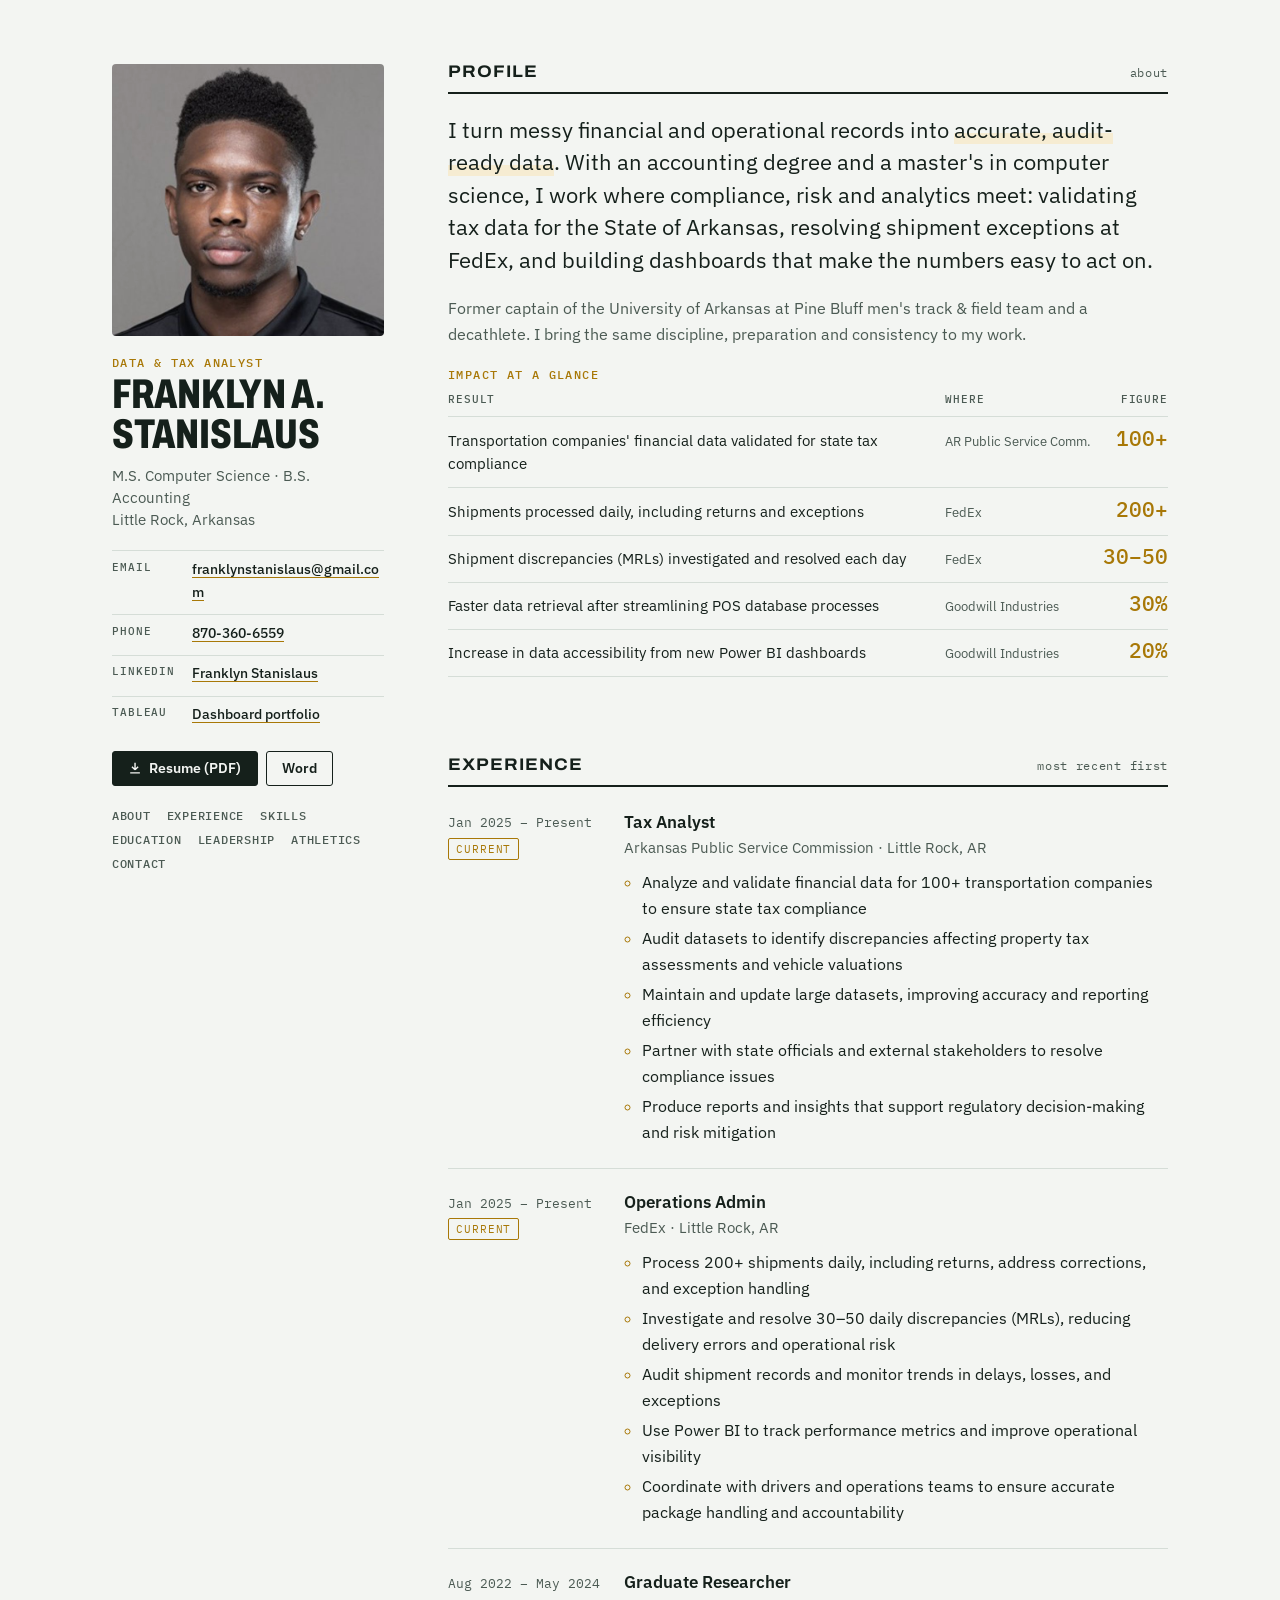
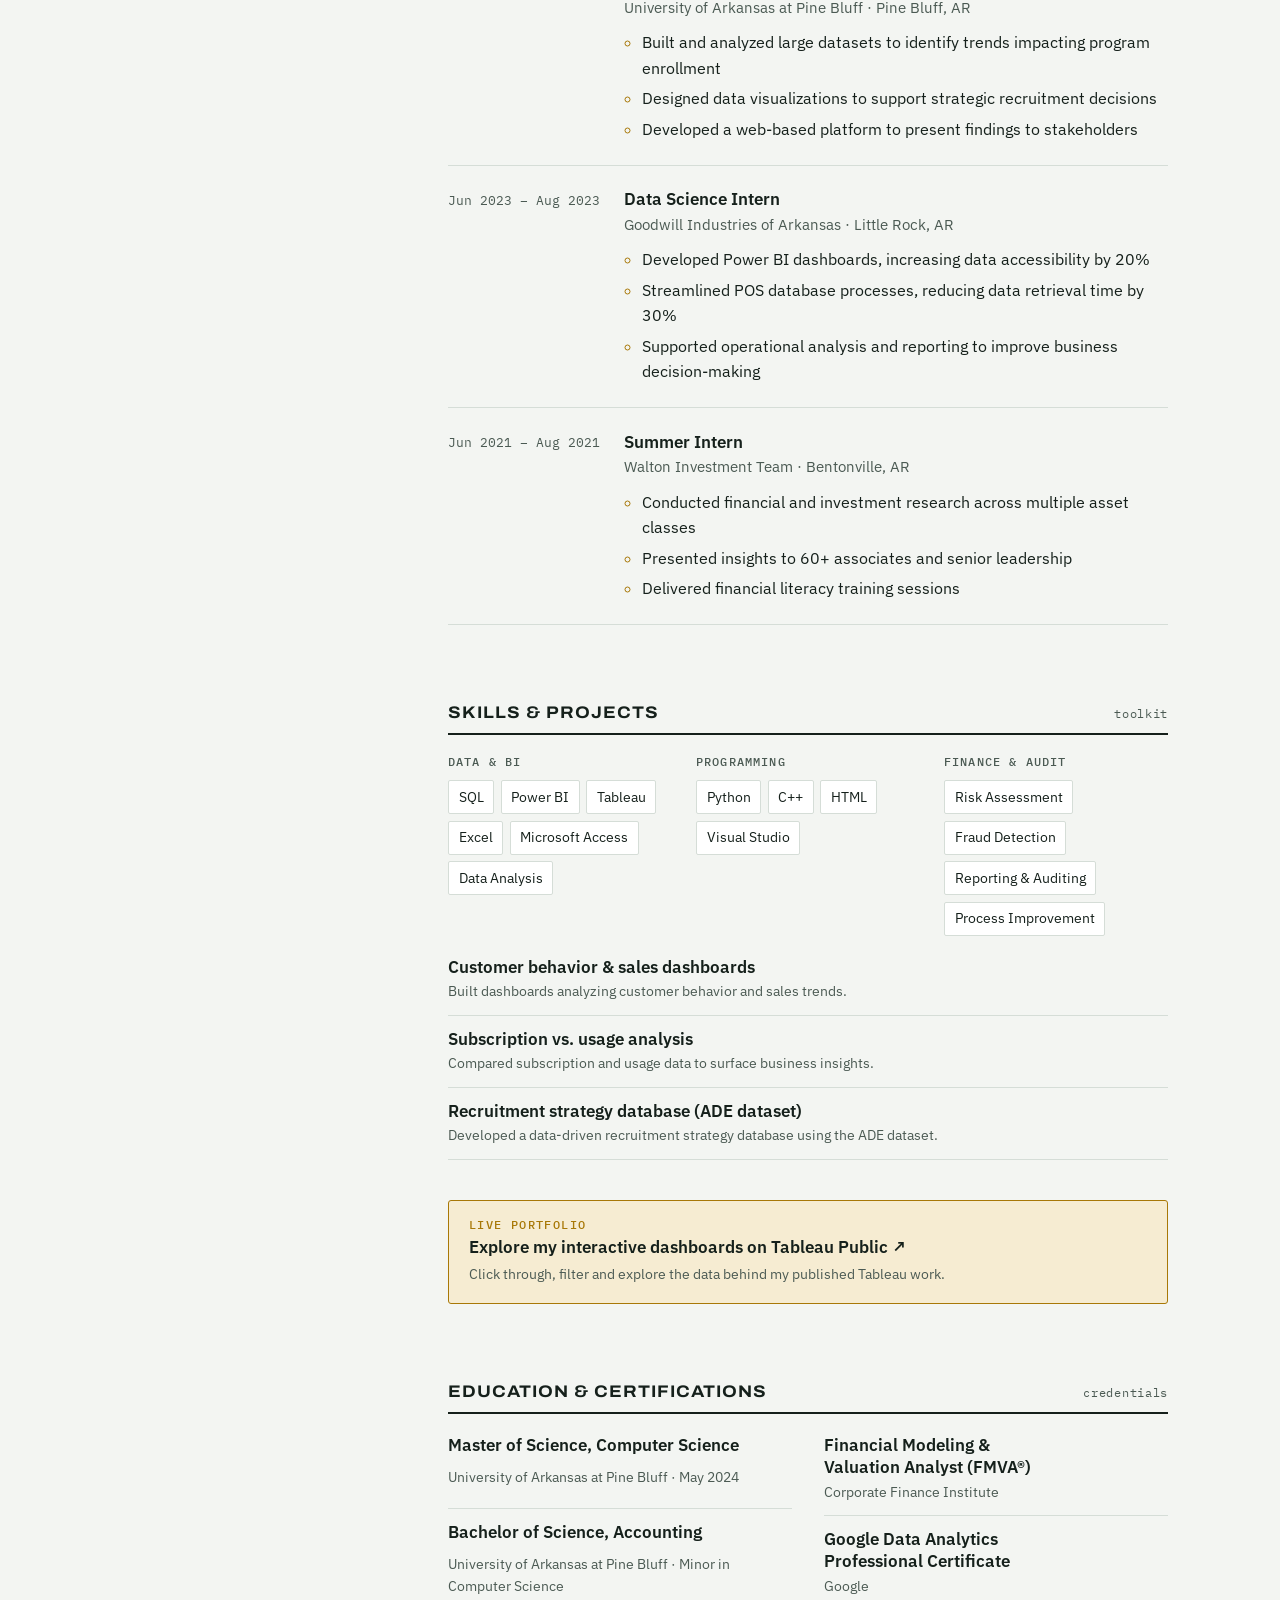
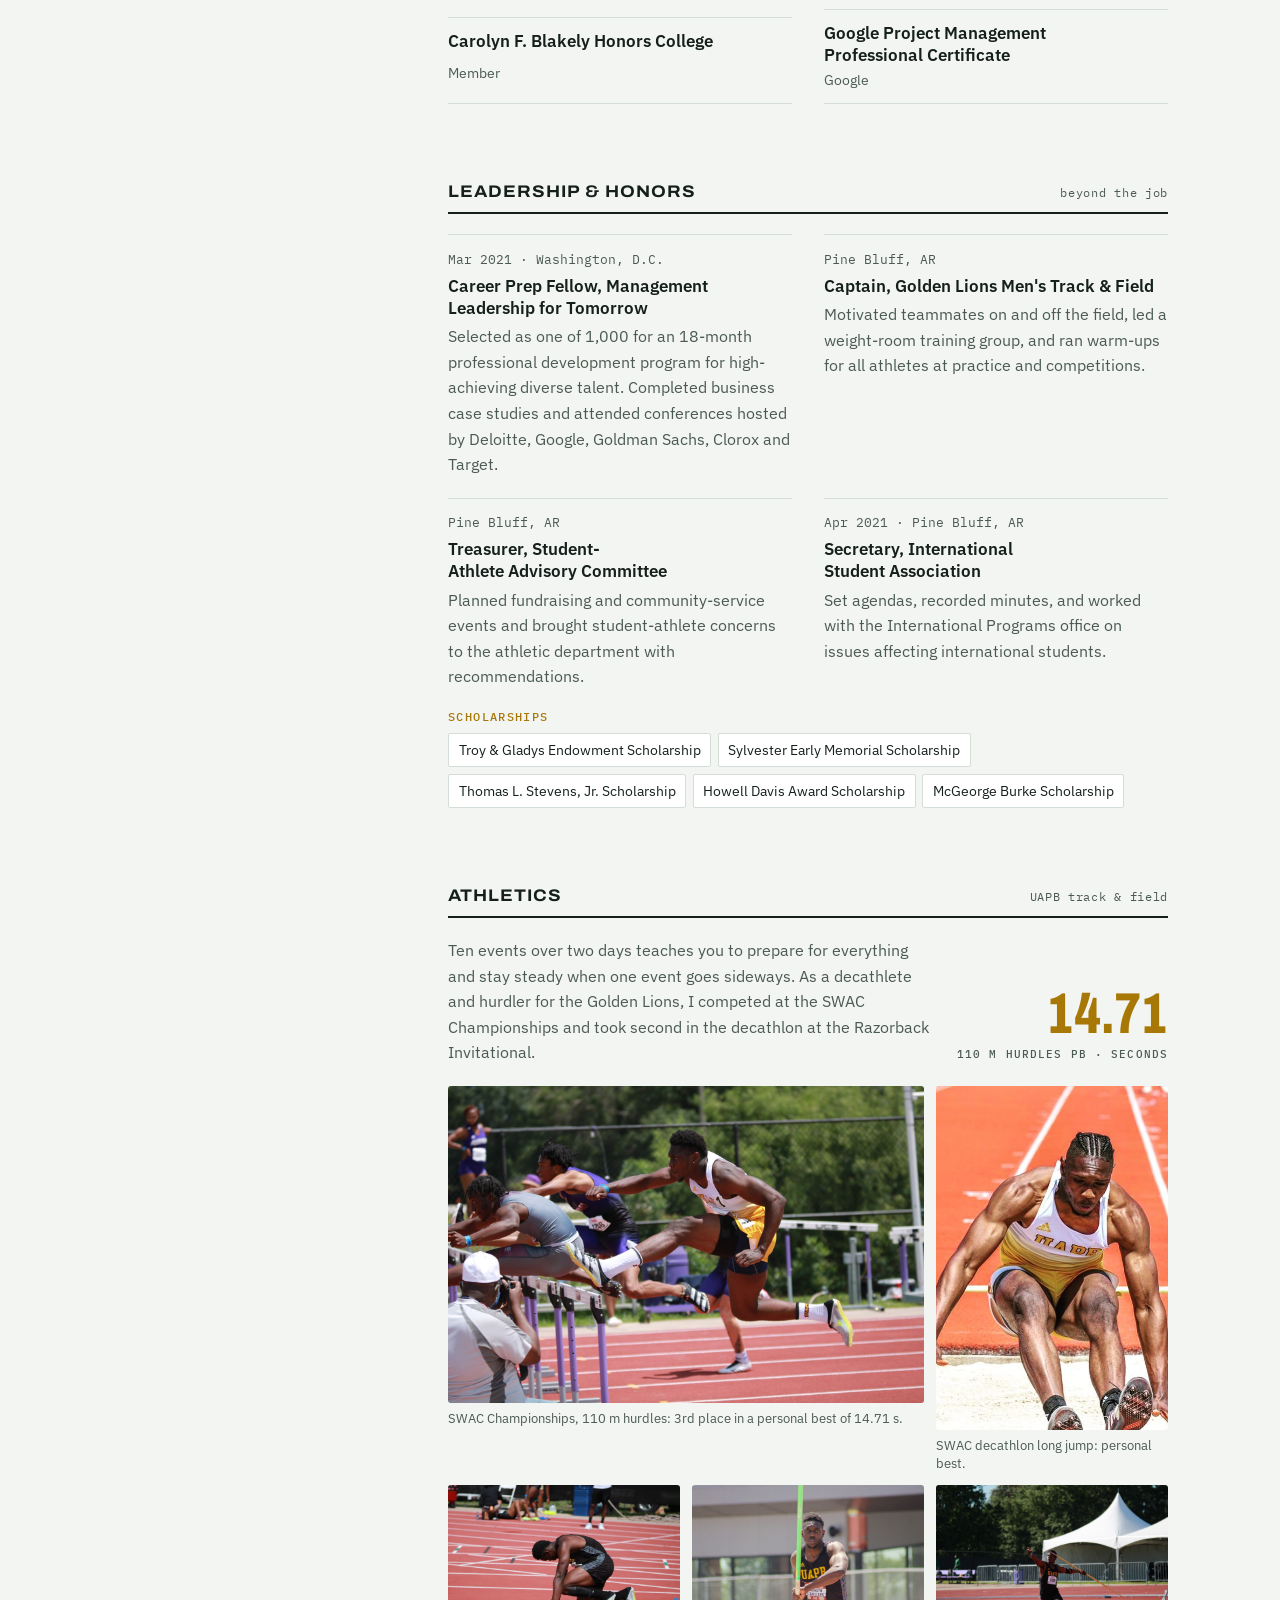
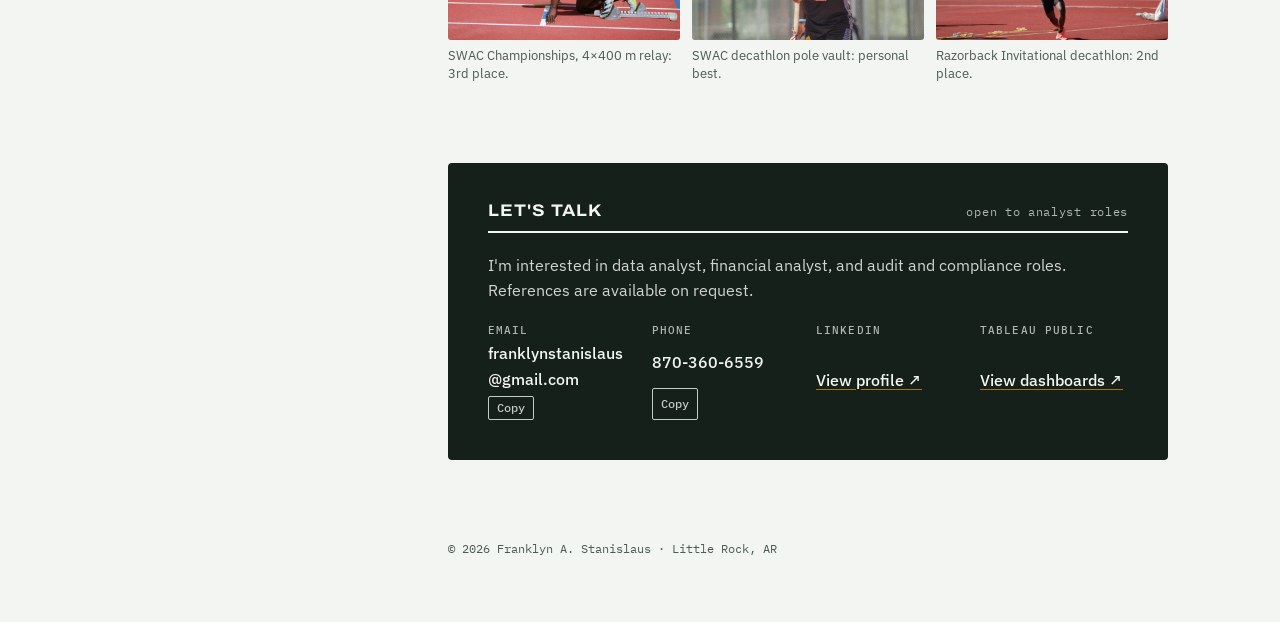
==== commit 4fe7f7b8: "Add embedded Tableau Public dashboard section Dashboards listed in TABLEAU_VIZZES render inline via " ====
--- a/index.html
+++ b/index.html
@@ -176,6 +176,11 @@
 .viz-link strong { font: 600 1.05rem/1.3 var(--body); }
 .viz-link .sub { color: var(--ink-soft); font-size: 0.88rem; }
 .viz-link:hover strong { color: var(--gold); }
+.vizzes { display: grid; gap: 2rem; }
+.vizzes figure { margin: 0; display: grid; gap: 0.6rem; min-width: 0; }
+.vizzes .frame { border: 1px solid var(--rule); border-radius: 3px; background: var(--sheet); overflow-x: auto; }
+.vizzes tableau-viz { display: block; width: 100%; min-height: 32rem; }
+@media (max-width: 700px) { .vizzes tableau-viz { min-height: 26rem; } }
 @media (max-width: 700px) { .contact-rows { grid-template-columns: minmax(0, 1fr); } }
 .contact-rows div { display: grid; gap: 0.25rem; min-width: 0; }
 .contact-rows span { font: 500 0.7rem/1.2 var(--mono); text-transform: uppercase; letter-spacing: 0.1em; opacity: 0.7; }
@@ -326,6 +331,7 @@
         <li><h3>Subscription vs. usage analysis</h3><span class="sub">Compared subscription and usage data to surface business insights.</span></li>
         <li><h3>Recruitment strategy database (ADE dataset)</h3><span class="sub">Developed a data-driven recruitment strategy database using the ADE dataset.</span></li>
       </ul>
+      <div class="vizzes" id="vizzes" hidden></div>
       <a class="viz-link" href="https://public.tableau.com/app/profile/franklyn.stanislaus/vizzes" target="_blank" rel="noopener">
         <span class="eyebrow">Live portfolio</span>
         <strong>Explore my interactive dashboards on Tableau Public ↗</strong>
@@ -415,6 +421,35 @@
   </main>
 </div>
 <script>
+/* Tableau Public dashboards shown in the Skills & Projects section.
+   Add one entry per dashboard: the "views" URL from Tableau Public's Share button,
+   e.g. { title: "Sales Dashboard", url: "https://public.tableau.com/views/Workbook/Sheet", note: "What it shows" } */
+var TABLEAU_VIZZES = [];
+
+(function () {
+  if (!TABLEAU_VIZZES.length) return;
+  var box = document.getElementById('vizzes');
+  TABLEAU_VIZZES.forEach(function (v) {
+    var fig = document.createElement('figure');
+    var h = document.createElement('h3'); h.textContent = v.title; fig.appendChild(h);
+    var frame = document.createElement('div'); frame.className = 'frame';
+    var viz = document.createElement('tableau-viz');
+    viz.setAttribute('src', v.url.split('?')[0]);
+    viz.setAttribute('toolbar', 'bottom');
+    viz.setAttribute('hide-tabs', '');
+    viz.setAttribute('width', '100%');
+    frame.appendChild(viz); fig.appendChild(frame);
+    var cap = document.createElement('figcaption');
+    cap.innerHTML = (v.note ? v.note + ' · ' : '') + '<a target="_blank" rel="noopener"></a>';
+    cap.lastChild.href = v.url; cap.lastChild.textContent = 'Open on Tableau Public ↗';
+    fig.appendChild(cap); box.appendChild(fig);
+  });
+  box.hidden = false;
+  var s = document.createElement('script'); s.type = 'module';
+  s.src = 'https://public.tableau.com/javascripts/api/tableau.embedding.3.latest.min.js';
+  document.head.appendChild(s);
+})();
+
 document.getElementById('yr').textContent = new Date().getFullYear();
 document.querySelectorAll('.copy').forEach(function (b) {
   b.addEventListener('click', function () {
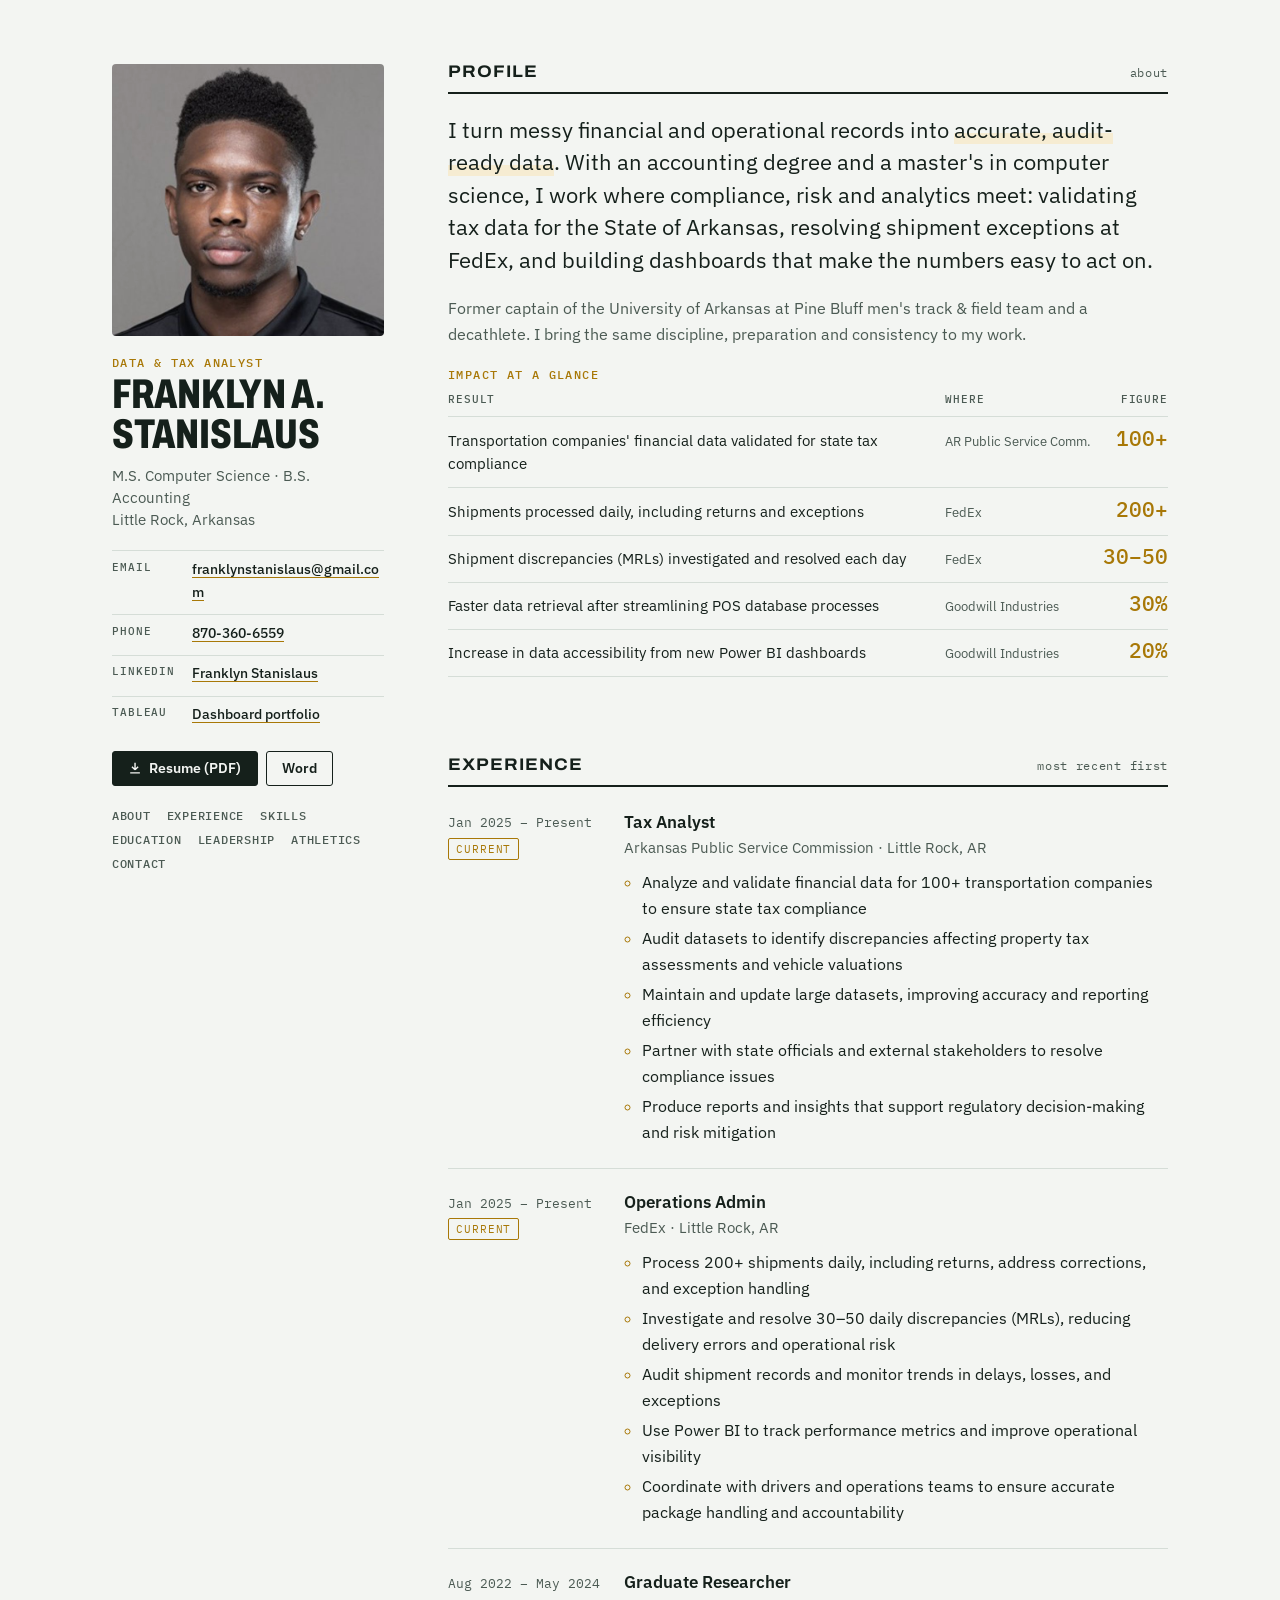
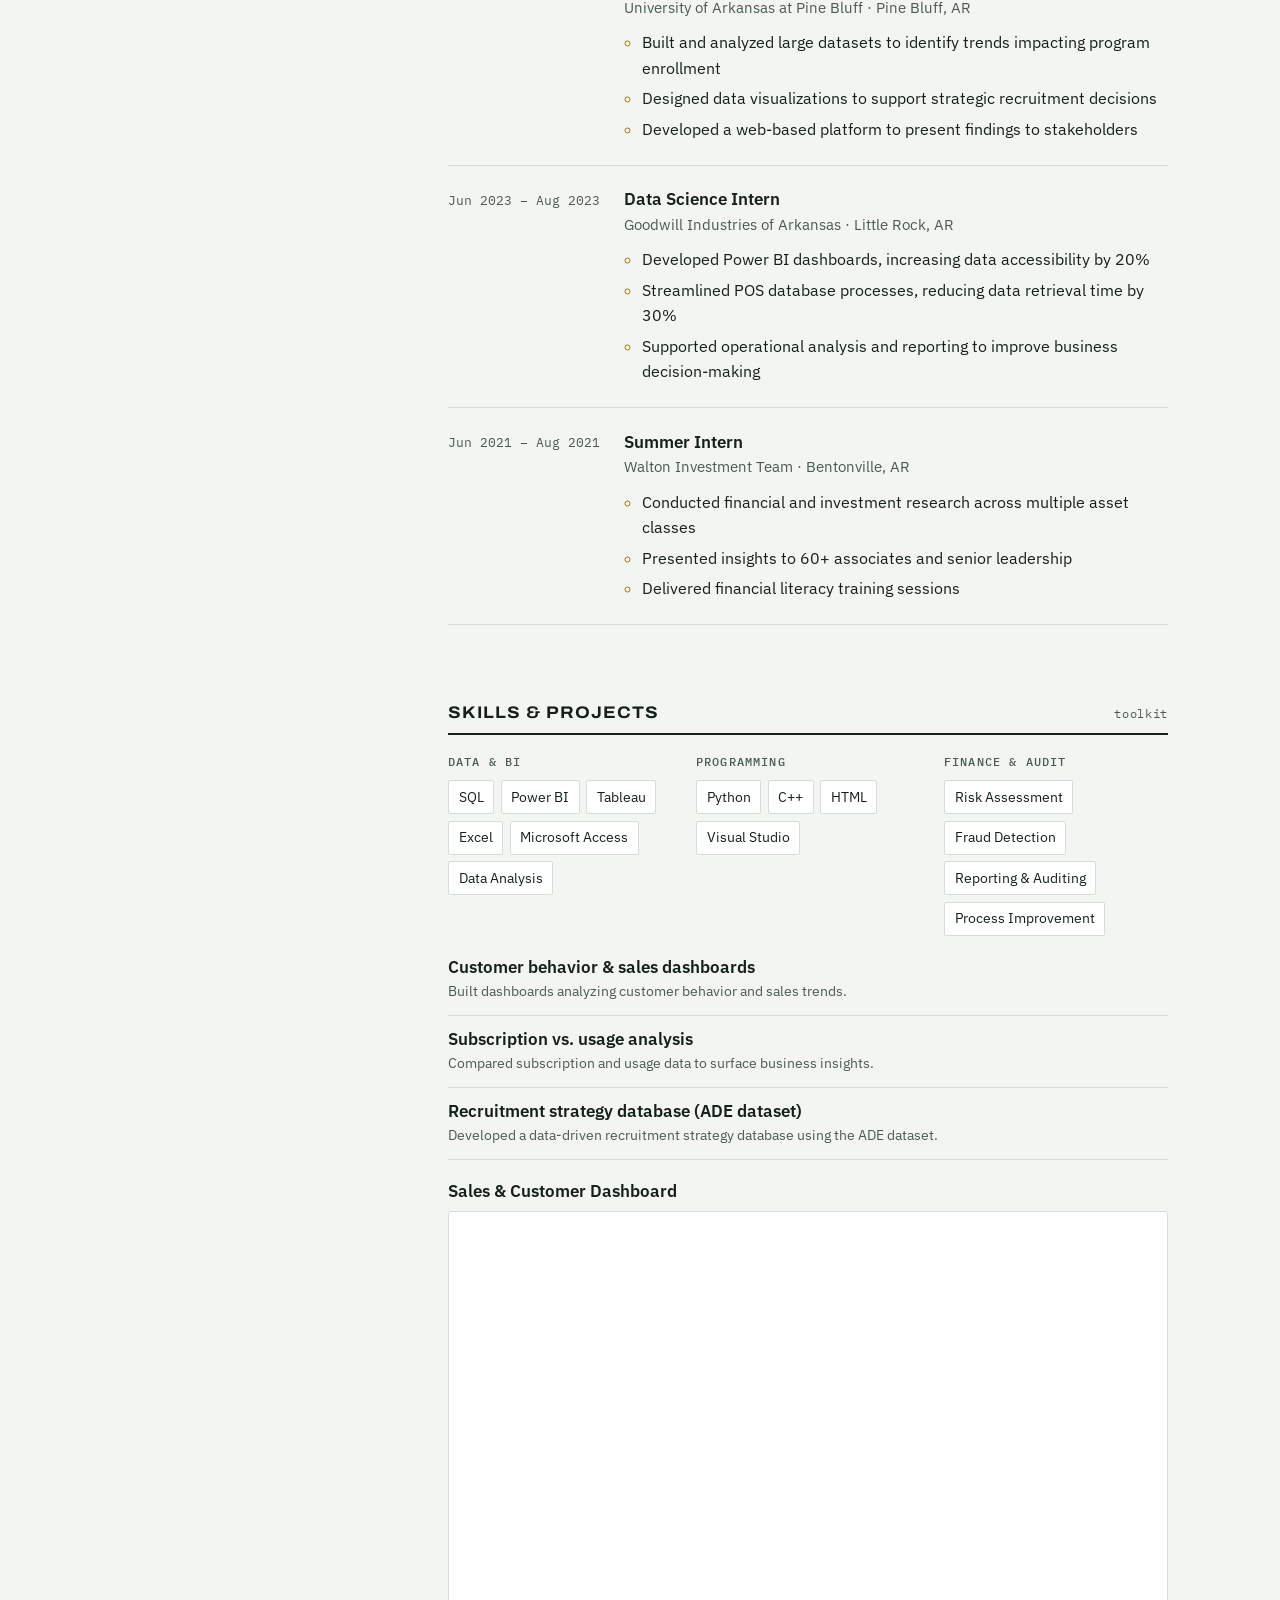
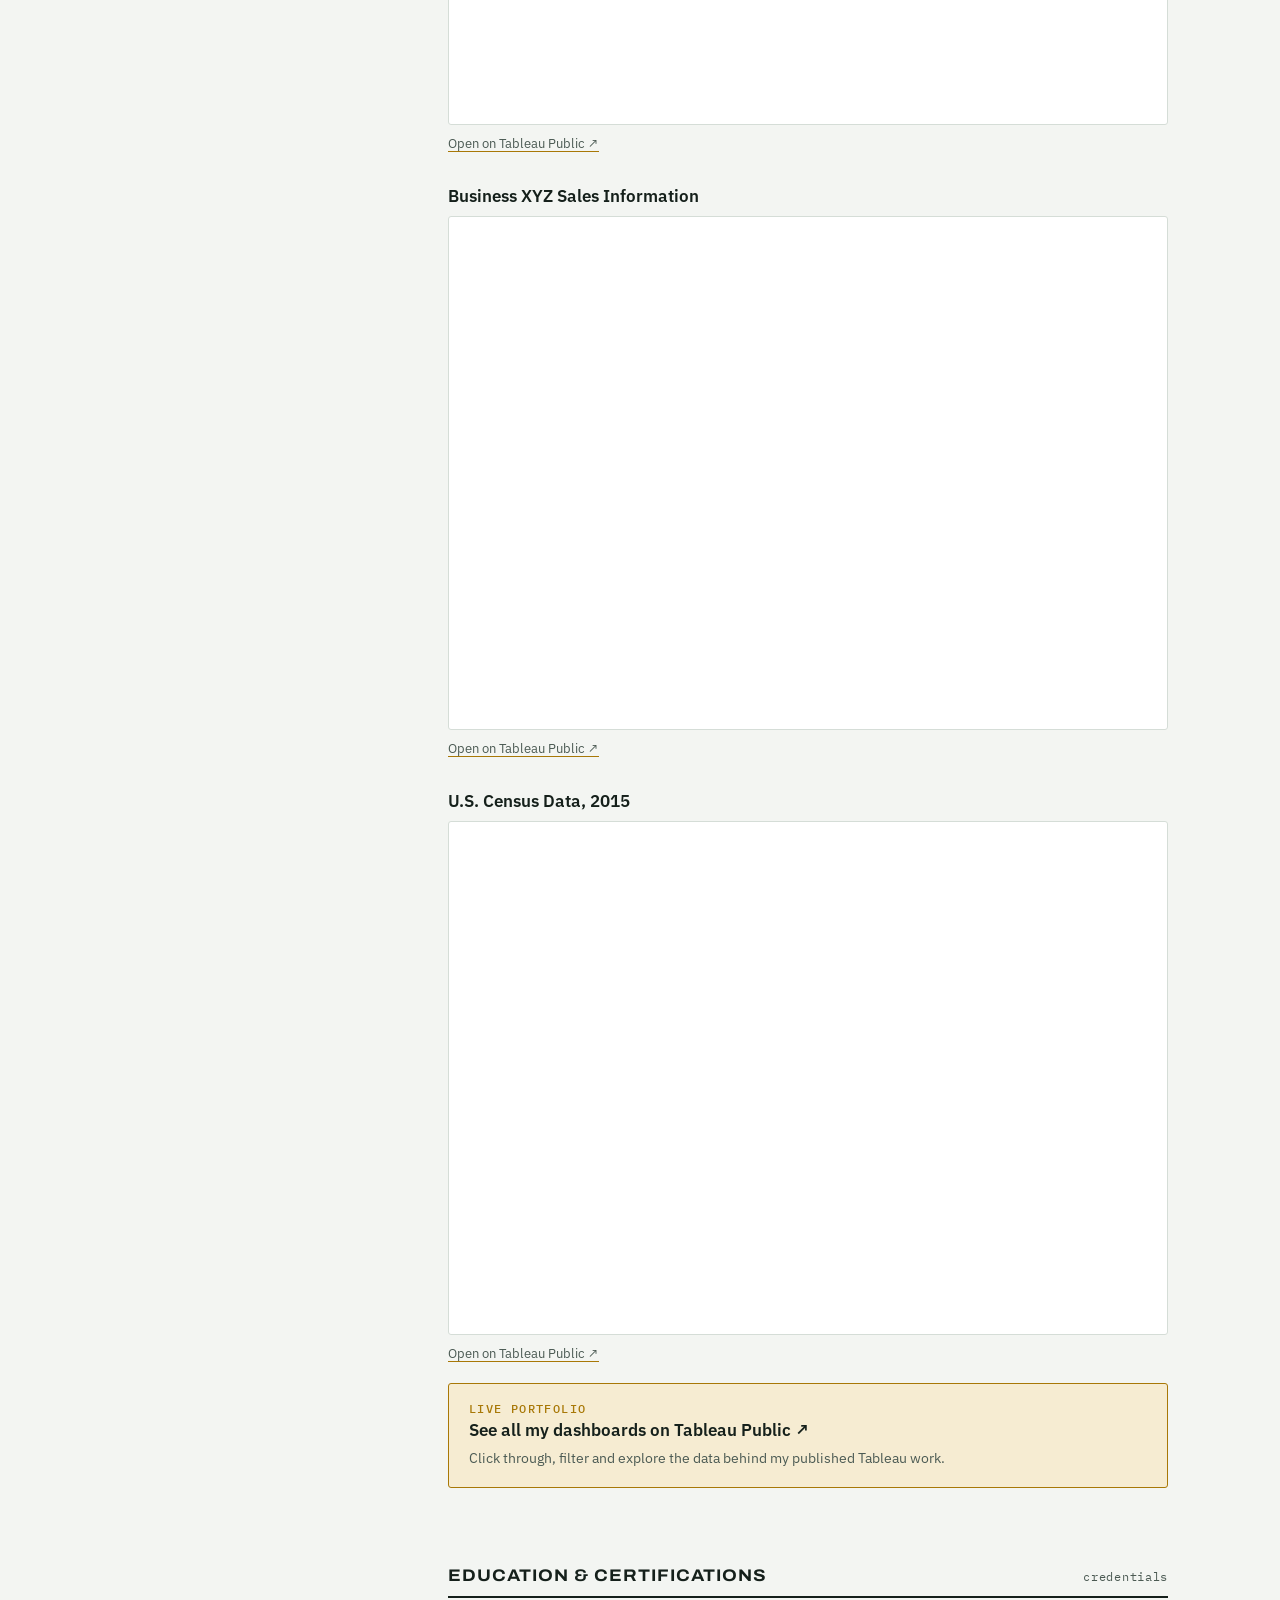
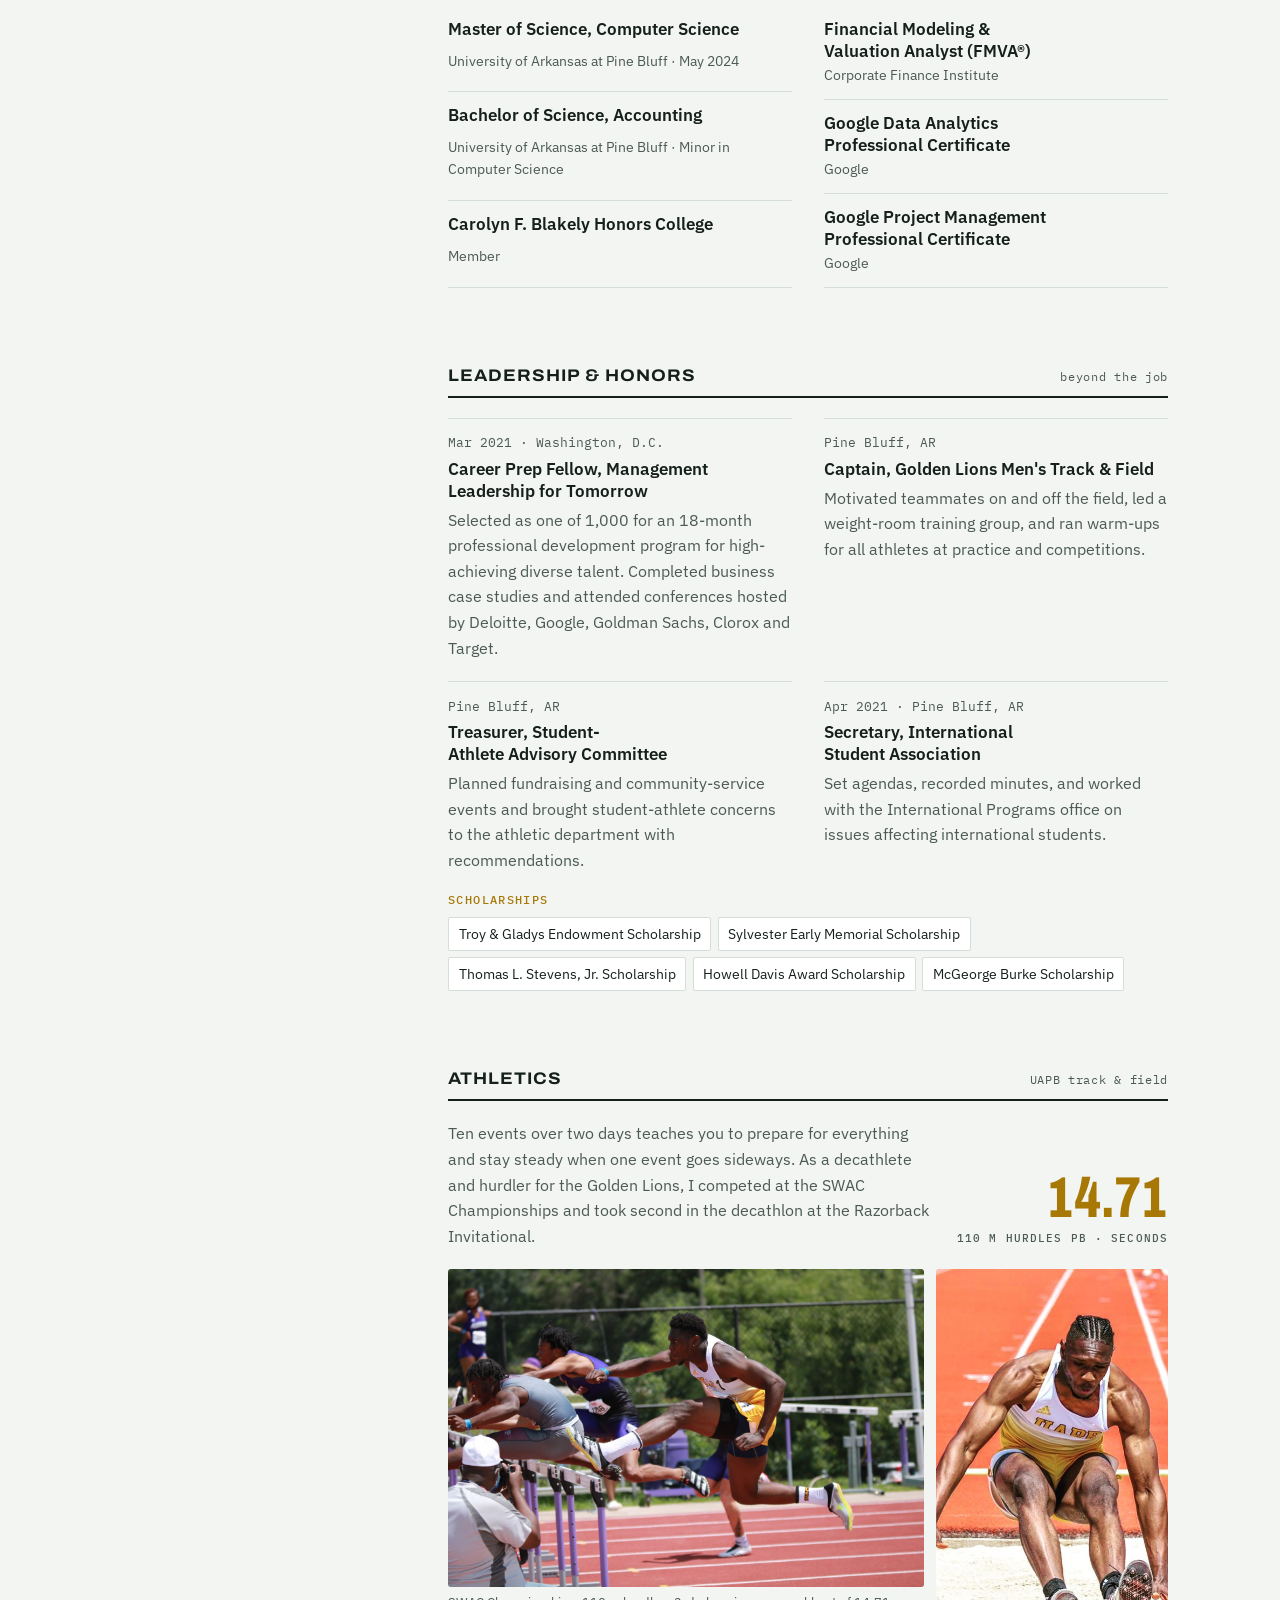
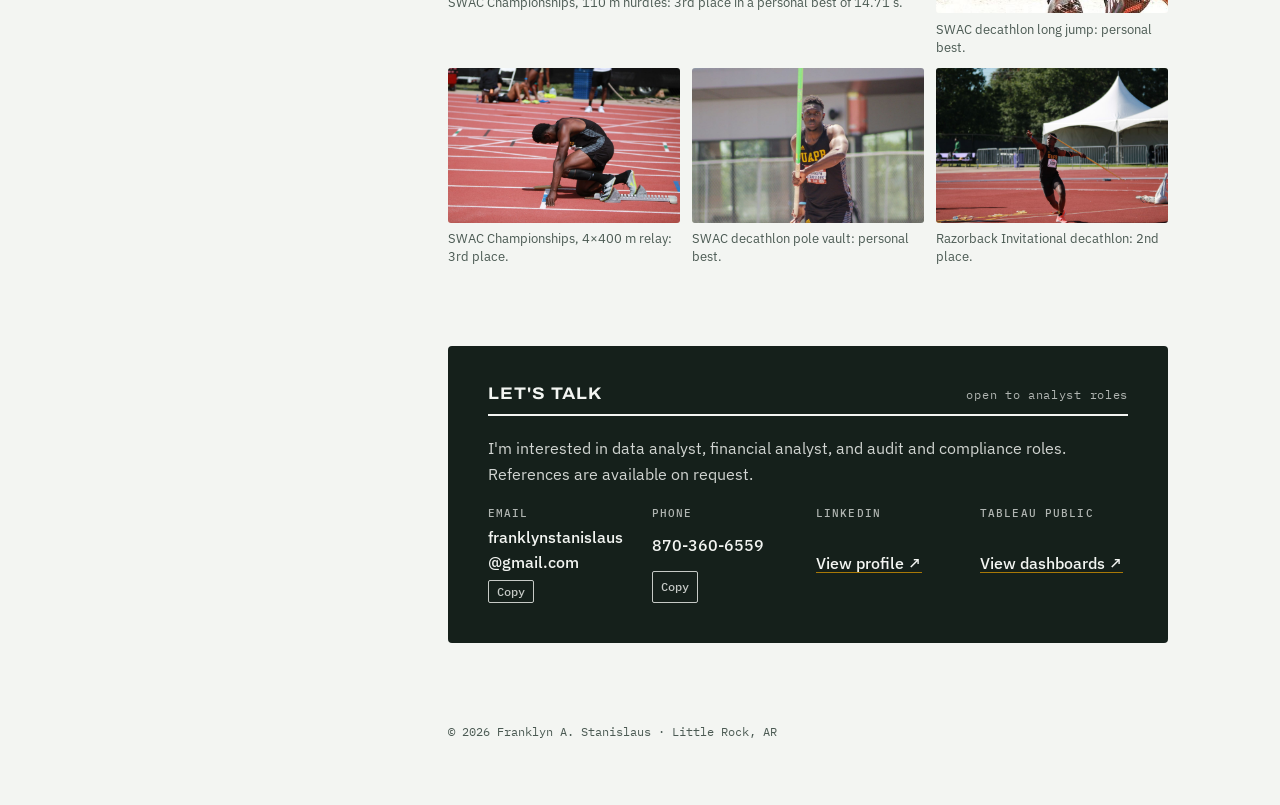
==== commit d2c776e8: "Embed three Tableau Public dashboards Co-Authored-By: Claude Opus 5.5 <noreply@anthropic.com> Claude" ====
--- a/index.html
+++ b/index.html
@@ -334,7 +334,7 @@
       <div class="vizzes" id="vizzes" hidden></div>
       <a class="viz-link" href="https://public.tableau.com/app/profile/franklyn.stanislaus/vizzes" target="_blank" rel="noopener">
         <span class="eyebrow">Live portfolio</span>
-        <strong>Explore my interactive dashboards on Tableau Public ↗</strong>
+        <strong>See all my dashboards on Tableau Public ↗</strong>
         <span class="sub">Click through, filter and explore the data behind my published Tableau work.</span>
       </a>
     </section>
@@ -423,8 +423,16 @@
 <script>
 /* Tableau Public dashboards shown in the Skills & Projects section.
    Add one entry per dashboard: the "views" URL from Tableau Public's Share button,
-   e.g. { title: "Sales Dashboard", url: "https://public.tableau.com/views/Workbook/Sheet", note: "What it shows" } */
-var TABLEAU_VIZZES = [];
+   e.g. { title: "Sales Dashboard", url: "https://public.tableau.com/views/Workbook/Sheet", note: "What it shows" }
+   Profile links (public.tableau.com/app/profile/<name>/viz/Workbook/Sheet) work too. */
+var TABLEAU_VIZZES = [
+  { title: "Sales & Customer Dashboard",
+    url: "https://public.tableau.com/app/profile/franklyn.stanislaus/viz/Salesandcustomerdashbord/Dashboard1" },
+  { title: "Business XYZ Sales Information",
+    url: "https://public.tableau.com/app/profile/franklyn.stanislaus/viz/BusinessXYZSalesInformation/Dashboard1" },
+  { title: "U.S. Census Data, 2015",
+    url: "https://public.tableau.com/app/profile/franklyn.stanislaus/viz/USCensusData2015_17220104756040/Dashboard1" }
+];
 
 (function () {
   if (!TABLEAU_VIZZES.length) return;
@@ -434,7 +442,8 @@
     var h = document.createElement('h3'); h.textContent = v.title; fig.appendChild(h);
     var frame = document.createElement('div'); frame.className = 'frame';
     var viz = document.createElement('tableau-viz');
-    viz.setAttribute('src', v.url.split('?')[0]);
+    var m = v.url.match(/\/viz\/([^/?#]+)\/([^/?#]+)/);
+    viz.setAttribute('src', m ? 'https://public.tableau.com/views/' + m[1] + '/' + m[2] : v.url.split('?')[0]);
     viz.setAttribute('toolbar', 'bottom');
     viz.setAttribute('hide-tabs', '');
     viz.setAttribute('width', '100%');
